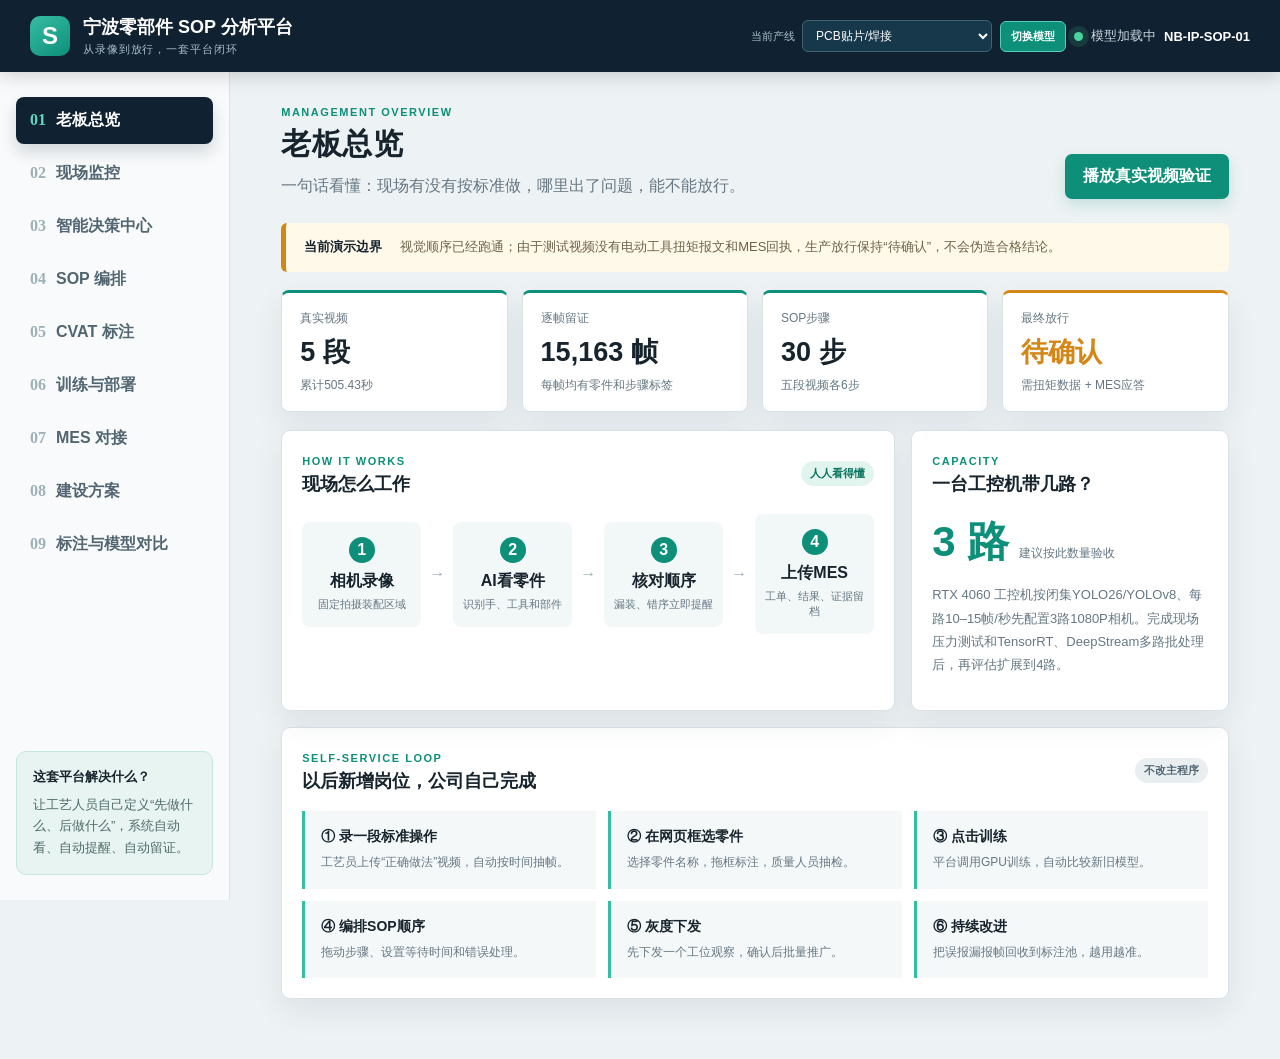
==== sop-platform/web/index.html @ 95299c6e "feat: add resilient SOP annotation and PCB model workflow" ====
<!doctype html>
<html lang="zh-CN">
<head>
  <meta charset="utf-8">
  <meta name="viewport" content="width=device-width, initial-scale=1">
  <meta name="description" content="面向汽车零部件车间的SOP自建、标注、训练、部署和MES追溯平台演示">
  <title>宁波零部件 SOP 分析平台</title>
  <link rel="stylesheet" href="styles.css">
</head>
<body>
  <header class="topbar">
    <div class="brand">
      <div class="brand-mark">S</div>
      <div><strong>宁波零部件 SOP 分析平台</strong><span>从录像到放行，一套平台闭环</span></div>
    </div>
    <div class="top-status"><label class="line-switch-label">当前产线<select id="productionLineSelect" aria-label="选择产线识别模型"><option value="pcb">PCB贴片/焊接</option><option value="automotive">汽车零部件/固定件</option><option value="molding-coating">模塑/喷涂/胶水</option></select></label><button class="line-switch-button" id="applyLineModel">切换模型</button><span class="pulse"></span><span id="lineModelStatus">模型加载中</span> <b>NB-IP-SOP-01</b></div>
  </header>

  <div class="app-shell">
    <aside class="sidebar" aria-label="主导航">
      <nav>
        <button class="nav-item active" data-view="overview"><span>01</span>老板总览</button>
        <button class="nav-item" data-view="monitor"><span>02</span>现场监控</button>
        <button class="nav-item" data-view="decision"><span>03</span>智能决策中心</button>
        <button class="nav-item" data-view="studio"><span>04</span>SOP 编排</button>
        <button class="nav-item" data-view="annotation"><span>05</span>CVAT 标注</button>
        <button class="nav-item" data-view="training"><span>06</span>训练与部署</button>
        <button class="nav-item" data-view="mes"><span>07</span>MES 对接</button>
        <button class="nav-item" data-view="roadmap"><span>08</span>建设方案</button>
        <button class="nav-item" data-view="quality"><span>09</span>标注与模型对比</button>
      </nav>
      <div class="side-note"><b>这套平台解决什么？</b><p>让工艺人员自己定义“先做什么、后做什么”，系统自动看、自动提醒、自动留证。</p></div>
    </aside>

    <main class="content">
      <section class="view active" id="view-overview">
        <div class="page-head"><div><span class="eyebrow">MANAGEMENT OVERVIEW</span><h1>老板总览</h1><p>一句话看懂：现场有没有按标准做，哪里出了问题，能不能放行。</p></div><button class="primary" data-jump="monitor">播放真实视频验证</button></div>
        <div class="notice"><strong>当前演示边界</strong><span>视觉顺序已经跑通；由于测试视频没有电动工具扭矩报文和MES回执，生产放行保持“待确认”，不会伪造合格结论。</span></div>
        <div class="kpi-grid">
          <article class="kpi"><span>真实视频</span><strong id="kpiVideos">5 段</strong><small id="kpiDuration">累计505.43秒</small></article>
          <article class="kpi"><span>逐帧留证</span><strong id="kpiFrames">15,163 帧</strong><small>每帧均有零件和步骤标签</small></article>
          <article class="kpi"><span>SOP步骤</span><strong id="kpiSteps">30 步</strong><small>五段视频各6步</small></article>
          <article class="kpi warning-kpi"><span>最终放行</span><strong>待确认</strong><small>需扭矩数据 + MES应答</small></article>
        </div>

        <div class="two-col overview-grid">
          <article class="card flow-card">
            <div class="card-title"><div><span class="eyebrow">HOW IT WORKS</span><h2>现场怎么工作</h2></div><span class="badge green">人人看得懂</span></div>
            <div class="flow">
              <div><b>1</b><strong>相机录像</strong><span>固定拍摄装配区域</span></div><i>→</i>
              <div><b>2</b><strong>AI看零件</strong><span>识别手、工具和部件</span></div><i>→</i>
              <div><b>3</b><strong>核对顺序</strong><span>漏装、错序立即提醒</span></div><i>→</i>
              <div><b>4</b><strong>上传MES</strong><span>工单、结果、证据留档</span></div>
            </div>
          </article>
          <article class="card capacity-card">
            <div class="card-title"><div><span class="eyebrow">CAPACITY</span><h2>一台工控机带几路？</h2></div></div>
            <div class="capacity-number"><strong>3 路</strong><span>建议按此数量验收</span></div>
            <p>RTX 4060 工控机按闭集YOLO26/YOLOv8、每路10–15帧/秒先配置3路1080P相机。完成现场压力测试和TensorRT、DeepStream多路批处理后，再评估扩展到4路。</p>
          </article>
        </div>

        <article class="card">
          <div class="card-title"><div><span class="eyebrow">SELF-SERVICE LOOP</span><h2>以后新增岗位，公司自己完成</h2></div><span class="badge">不改主程序</span></div>
          <div class="loop-grid">
            <div><b>① 录一段标准操作</b><p>工艺员上传“正确做法”视频，自动按时间抽帧。</p></div>
            <div><b>② 在网页框选零件</b><p>选择零件名称，拖框标注，质量人员抽检。</p></div>
            <div><b>③ 点击训练</b><p>平台调用GPU训练，自动比较新旧模型。</p></div>
            <div><b>④ 编排SOP顺序</b><p>拖动步骤、设置等待时间和错误处理。</p></div>
            <div><b>⑤ 灰度下发</b><p>先下发一个工位观察，确认后批量推广。</p></div>
            <div><b>⑥ 持续改进</b><p>把误报漏报帧回收到标注池，越用越准。</p></div>
          </div>
        </article>
      </section>

      <section class="view" id="view-monitor">
        <div class="page-head monitor-head"><div><span class="eyebrow">LIVE REVIEW</span><h1>全部视频现场监控与逐帧复核</h1><p>真实视频均可切换；新增视频使用YOLOE-26S开放词汇预标注，所有候选进入人工复核。</p></div><span class="badge green">视频链路已跑通</span></div>
        <div class="video-switcher" id="videoSwitcher"></div>
        <div class="monitor-grid">
          <article class="video-card">
            <video id="sopVideo" controls preload="metadata" src="media/仪表板SOP_YOLOv8逐帧识别演示.mp4"></video>
            <div class="video-meta"><span id="videoAlgorithm">YOLOE-26S / YOLOv8</span><span id="videoResolution">1620×720</span><span>30 FPS</span><span>H.264</span></div>
          </article>
          <aside class="step-panel">
            <div class="live-head"><span class="pulse"></span><div><b id="liveStepTitle">S01 确认仪表板骨架到位</b><small id="liveStepTime">00:00 / 01:17</small></div></div>
            <div class="progress"><i id="videoProgress"></i></div>
            <ol id="liveSteps" class="step-list"></ol>
            <div class="release-box"><span>生产放行</span><b>HOLD 待确认</b><small>还缺PSet、扭矩、角度和MES回执</small></div>
          </aside>
        </div>
        <div class="evidence-grid" id="evidenceGrid"></div>
        <article class="card live-camera-card">
          <div class="card-title">
            <div><span class="eyebrow">LIVE CAMERA / DGX SPARK</span><h2>实时相机与产线模型检测</h2></div>
            <span class="badge" id="cameraBadge">未启动</span>
          </div>
          <div class="live-camera-layout">
            <div class="live-camera-frame">
              <img id="liveCameraFeed" alt="YOLOv11实时摄像头检测画面">
              <div class="live-camera-placeholder" id="liveCameraPlaceholder">点击“启动实时检测”打开摄像头</div>
            </div>
            <aside class="live-camera-side">
              <div class="camera-model"><b id="cameraModelName">产线模型</b><span>DGX Spark · NVIDIA GB10 · CUDA 0</span></div>
              <label class="camera-select-label">显示相机<select id="cameraSelect"><option value="0">摄像头0</option><option value="1">摄像头1</option><option value="2">摄像头2</option><option value="3">摄像头3</option></select></label>
              <dl class="camera-metrics">
                <div><dt>相机</dt><dd id="cameraSource">/dev/video0</dd></div>
                <div><dt>画面</dt><dd id="cameraResolution">--</dd></div>
                <div><dt>FPS</dt><dd id="cameraFps">--</dd></div>
                <div><dt>推理</dt><dd id="cameraLatency">--</dd></div>
                <div><dt>当前目标</dt><dd id="cameraDetections">--</dd></div>
                <div><dt>保存位置</dt><dd id="cameraOutput">桌面/sop xjai</dd></div>
              </dl>
              <div class="camera-actions"><button class="primary" id="startLiveCamera">启动实时检测</button><button class="ghost" id="stopLiveCamera">停止检测</button><button class="ghost" id="snapshotLiveCamera">保存截图</button><button class="ghost" id="recordLiveCamera">开始录制</button></div>
              <p class="camera-note" id="cameraMessage">检测画面只用于现场验证，不直接替代 MES 放行。</p>
            </aside>
          </div>
        </article>
        <article class="card camera-wall-card">
          <div class="card-title"><div><span class="eyebrow">ALL CONNECTED CAMERAS</span><h2>全部摄像头实时画面</h2></div><div class="page-actions"><button class="primary" id="startAllCameras">启动全部</button><button class="ghost" id="stopAllCameras">停止全部</button></div></div>
          <p class="quality-copy">只显示实际连接的 UVC 视频源；Windows 与本机同一局域网时，打开本网页即可同时查看全部视频流。</p>
          <div class="camera-wall" id="cameraWall"><span class="device-empty">正在读取摄像头…</span></div>
        </article>
        <article class="card device-card">
          <div class="card-title"><div><span class="eyebrow">USB / NETWORK IDENTITY</span><h2>摄像头身份、串口和主机网络</h2></div><button class="ghost" id="refreshDevices">刷新设备</button></div>
          <div class="device-notice" id="deviceNetworkNote">正在读取设备信息…</div>
          <div class="device-grid"><div><h3>USB 视频设备</h3><div id="videoDeviceRows" class="device-list">读取中…</div></div><div><h3>串口控制通道</h3><div id="serialDeviceRows" class="device-list">读取中…</div></div><div><h3>采集主机网络</h3><div id="networkDeviceRows" class="device-list">读取中…</div></div></div>
          <div class="camera-capability-grid" id="cameraCapabilityRows"></div>
        </article>
      </section>

      <section class="view" id="view-decision">
        <div class="page-head"><div><span class="eyebrow">EXPLAINABLE DECISION TERMINAL</span><h1>SOP 智能分析决策中心</h1><p>把检测结果变成现场可执行决定：现在做到哪一步、风险在哪里、为什么拦截、下一步怎么处理。</p></div><span class="badge green">SOP-Decision-2026.08</span></div>
        <div class="decision-hero">
          <article class="decision-status"><span>当前决策</span><strong id="decisionRelease">HOLD</strong><p id="decisionAction">等待视频播放后生成建议</p></article>
          <article class="risk-card"><div class="risk-ring" id="riskRing"><b id="riskScore">62</b><span>风险分</span></div><div><span>风险等级</span><strong id="riskLevel">中</strong><small>缺扭矩或MES证据时，不允许自动放行</small></div></article>
          <article class="evidence-card"><span>当前证据强度</span><strong id="evidenceScore">0%</strong><div class="meter"><i id="evidenceMeter"></i></div><small>综合检测置信度、持续时间和规则一致性</small></article>
        </div>
        <div class="decision-grid">
          <article class="card"><div class="card-title"><h2>决策链路</h2><span class="badge">逐层设门</span></div><div class="decision-chain" id="decisionChain"></div><p class="footnote">大模型或智能助手可以解释和建议，但无权绕过确定性放行规则。</p></article>
          <article class="card"><div class="card-title"><h2>为什么这样判断</h2><span class="badge green" id="decisionStep">等待数据</span></div><ul class="reason-list" id="decisionReasons"><li>播放现场视频后自动更新。</li></ul></article>
          <article class="card"><div class="card-title"><h2>当前识别到什么</h2><span class="badge" id="decisionTime">00.0秒</span></div><div class="object-counts"><div><b id="countRegions">0</b><span>零件区域</span></div><div><b id="countDynamic">0</b><span>手/工具</span></div><div><b id="countFastener">0</b><span>紧固点候选</span></div></div><p class="truth-notice" id="truthNotice">紧固点候选必须人工复核。</p></article>
        </div>
        <article class="card review-card"><div><h2>人机协同处置</h2><p>系统给出证据、风险和建议；工艺/质量人员确认候选框、异常原因和是否允许返工。</p></div><div class="review-actions"><button class="ghost decision-review" data-result="误报">标记误报</button><button class="ghost decision-review" data-result="需要返工">需要返工</button><button class="primary decision-review" data-result="人工确认">人工确认并留痕</button></div></article>
        <div class="toast" id="decisionToast"></div>
      </section>

      <section class="view" id="view-studio">
        <div class="page-head"><div><span class="eyebrow">SOP STUDIO</span><h1>SOP 编排工作台</h1><p>工艺人员调整步骤顺序、名称和时间，保存后自动形成新版本。</p></div><button class="primary" id="saveRecipe">保存为新版本</button></div>
        <div class="studio-layout">
          <article class="card"><div class="card-title"><h2>仪表板装配 V1</h2><span class="badge green">草案</span></div><div id="stepEditor" class="step-editor"></div><button class="ghost" id="addStep">＋ 添加步骤</button></article>
          <aside class="card guard-card"><h2>放行条件</h2><label><input type="checkbox" checked> 所有视觉步骤按序完成</label><label><input type="checkbox" checked> 拧紧控制器扭矩合格</label><label><input type="checkbox" checked> MES返回接收成功</label><hr><h2>异常怎么办</h2><p><b>错序：</b>屏幕红色提示并语音提醒，不进入下一步。</p><p><b>漏装：</b>工位保持锁定，班组长确认后处理。</p><p><b>断网：</b>本机缓存事件，网络恢复后补传MES。</p></aside>
        </div>
        <div class="toast" id="studioToast"></div>
      </section>

      <section class="view" id="view-annotation">
        <div class="page-head"><div><span class="eyebrow">CVAT ANNOTATION HUB</span><h1>数据标注与一键导出</h1><p>按区域保存关键帧，通过插值生成中间候选，无需逐帧重复画框。</p></div><div class="page-actions"><a class="ghost" id="openCvat" href="http://127.0.0.1:8081/tasks" target="_blank" rel="noreferrer">打开 CVAT</a><button class="ghost" id="saveAnnotation">保存当前区域</button><button class="primary" id="saveAnnotationProgress">保存全部进度</button></div></div>
        <div class="annotation-workflow" aria-label="标注操作步骤"><div><b>1</b><span>选择视频</span></div><i>→</i><div><b>2</b><span>拖鼠标画框</span></div><i>→</i><div><b>3</b><span>保存并留截图</span></div><i>→</i><div><b>4</b><span>质量员确认</span></div><i>→</i><div><b>5</b><span>下载完整数据包</span></div></div>
        <article class="card export-center"><div><span class="eyebrow">LOCAL EXPORT</span><h2>标注数据一键保存到电脑</h2><p>CSV/JSON 保存框坐标；完整 ZIP 同时包含坐标、审核记录、标注截图、网页代理视频和本地数据集，4K原片由离线交付目录单独保存。</p></div><div class="export-actions"><a class="ghost" href="/api/annotations/export?status=human_confirmed&format=csv" download>下载坐标 CSV</a><a class="ghost" href="/api/annotations/export?status=human_confirmed" download>下载坐标 JSON</a><a class="primary" href="/api/annotations/package?status=human_confirmed" download>一键下载完整 ZIP</a></div></article>
        <article class="card cvat-handoff-card"><div class="card-title"><div><span class="eyebrow">CVAT HANDOFF</span><h2>一键创建标注任务</h2></div><span class="badge" id="cvatStatus">正在检查 CVAT</span></div><div class="cvat-handoff-grid"><label>任务名称<input id="cvatTaskName" value="宁波模塑-汽车零部件与螺丝-待复核"></label><label>产线数据集<select id="cvatDatasetSelect"><option value="automotive-fasteners">汽车零部件、固定件和螺丝</option></select></label><button class="primary" id="createCvatTask">创建 CVAT 任务</button></div><p class="quality-copy" id="cvatMessage">CVAT 默认地址为 http://127.0.0.1:8081；正式环境请将 CVAT 部署在 DGX/厂内服务器并设置 CVAT_URL。</p></article>
        <div class="annotation-controls card">
          <label>视频<select id="annotVideoSelect"></select></label>
          <div class="frame-controls"><button class="ghost icon-button" id="prevFrame" title="上一帧" aria-label="上一帧">←</button><button class="ghost icon-button" id="nextFrame" title="下一帧" aria-label="下一帧">→</button></div>
          <label>数据来源<select id="annotSourceFilter"><option value="all">当前帧 + 人工标注</option><option value="prelabel">检测预标注</option><option value="candidate">小目标候选</option><option value="manual">人工标注</option></select></label>
          <label>审核状态<select id="annotStatusFilter"><option value="all">全部状态</option><option value="pending">待复核</option><option value="human_confirmed">人工确认</option><option value="needs_correction">需要修正</option><option value="rejected">已驳回</option></select></label>
          <button class="ghost" id="refreshAnnotations">刷新数据</button>
        </div>
        <div class="annotation-save-state" id="annotationSaveState"><span class="save-dot"></span><b id="annotationSaveLabel">所有修改已保存</b><span id="annotationLastSaved">尚无任务级保存点</span><span id="annotationDatabaseState">SQLite 检查中</span></div>
        <div class="annotation-layout">
          <article class="annot-stage"><div class="canvas-wrap"><video id="annotVideo" controls preload="metadata" src="media/原始测试视频_de02.mp4"></video><canvas id="annotCanvas"></canvas></div><div class="annot-toolbar"><label>区域<select id="annotRegion"><option>PCB治具区</option><option>左侧PCB区</option><option>中间PCB区</option><option>右侧PCB区</option><option>左料盒区</option><option>中料盒区</option><option>右料盒区</option><option>人员操作区</option><option>NG复核区</option></select></label><label>标签<select id="annotLabel"><option>PCB板</option><option>治具</option><option>连接器/插件</option><option>芯片</option><option>电容</option><option>电阻</option><option>二极管</option><option>操作人员手部</option><option>取料动作</option><option>对位动作</option><option>插装动作</option><option>按压动作</option><option>复检动作</option><option>异常零件</option></select></label><label>轨迹<input id="annotTrack" placeholder="自动生成"></label><label>框颜色<input id="annotColor" type="color" value="#39e2bc" title="人工标注框颜色"></label><button class="ghost" id="interpolateAnnotation" disabled>插值到当前关键帧</button><button class="ghost" id="clearBox">清除框</button><span id="boxStatus">请在视频上拖动鼠标框选</span><b id="annotFrameTime">00:00.000</b></div></article>
          <aside class="card annotation-side"><h2>六视频标注池</h2><div class="mini-kpis"><div><b id="prelabelCount">--</b><span>检测预标注</span></div><div><b id="candidateCount">--</b><span>小目标候选</span></div><div><b id="manualCount">--</b><span>人工标注</span></div></div><h3>数据进入训练集前</h3><ol><li>在 CVAT 中确认 ROI、目标框、Mask 或 Tracking</li><li>质量员逐项确认、驳回或退回修正</li><li>只导出人工确认且抽检通过的版本</li></ol><div class="tip" id="annotationTruth">预标注和小目标候选仅用于提高人工标注效率，人工确认前不属于生产真值。</div></aside>
        </div>
        <article class="card annotation-queue"><div class="card-title"><div><span class="eyebrow">REVIEW QUEUE</span><h2>当前帧候选与已保存标注</h2></div><span class="badge" id="annotationResultCount">加载中</span></div><div class="annotation-table-wrap"><table class="annotation-table"><thead><tr><th>时间/帧</th><th>区域/标签</th><th>来源</th><th>置信度</th><th>状态</th><th>操作</th></tr></thead><tbody id="annotationRows"><tr><td colspan="6">正在读取标注数据…</td></tr></tbody></table></div></article>
        <div class="toast" id="annotationToast"></div>
      </section>

      <section class="view" id="view-training">
        <div class="page-head"><div><span class="eyebrow">MODEL FACTORY</span><h1>训练、验收与下发</h1><p>平台帮工艺和质量人员把复杂算法变成“选数据、点训练、看结果、批准下发”。当前产线：<strong id="trainingLineName">加载中</strong></p></div></div>
        <article class="card training-console"><div class="card-title"><div><span class="eyebrow">ONE-CLICK VALIDATION</span><h2>选模型，一键训练、推理、验证</h2></div><span class="badge" id="trainingCatalogStatus">读取算法目录</span></div><div class="training-console-grid"><label>选择算法<select id="trainingAlgorithm"></select></label><label>选择数据集<select id="trainingDataset"></select></label><label>运行设备<select id="trainingDevice"><option>GPU 0 / RTX 4060</option><option>DGX Spark / CUDA</option><option>CPU（仅流程演示）</option></select></label><button class="primary" id="oneClickTraining">开始训练并验证</button></div><div class="algorithm-choice" id="algorithmChoice"><b>选择算法后显示用途</b><span>系统会保留模型路径、适用场景和验收注意事项。</span></div><div class="training-progress" id="trainingProgress">等待选择算法和数据集</div><p class="quality-copy">未锁定人工冻结真值集前，图表显示为“基线验证”，不会冒充量产精度。</p></article>
        <section class="model-selector" aria-labelledby="pcbModelSelectorTitle"><div class="card-title"><div><span class="eyebrow">PCB MODEL CANDIDATES</span><h2 id="pcbModelSelectorTitle">客户模型选择与统一精度对比</h2></div><span class="badge" id="pcbModelRegistryStatus">读取候选模型</span></div><div class="model-table-wrap"><table class="model-table"><thead><tr><th>模型</th><th>训练数据</th><th>轮次</th><th>Precision</th><th>Recall</th><th>mAP50</th><th>mAP50-95</th><th>状态</th><th>选择</th></tr></thead><tbody id="pcbModelRows"><tr><td colspan="9">正在读取训练结果…</td></tr></tbody></table></div><div class="model-curves" id="pcbModelCurves"></div><p class="quality-copy" id="pcbModelTruth">只有权重和验证报告均存在的模型可以选择；人工冻结测试集验收前保持 HOLD。</p></section>
        <article class="card line-profile"><div class="card-title"><div><span class="eyebrow">LINE MODEL BUNDLE</span><h2 id="lineProfileTitle">产线模型组合</h2></div><span class="badge" id="lineProfileStatus">待加载</span></div><div class="line-profile-grid"><div><b>模型组合</b><span id="lineProfileModels">--</span></div><div><b>输入设备</b><span id="lineProfileInputs">--</span></div><div><b>检测与防错</b><span id="lineProfileChecks">--</span></div><div><b>迁移学习</b><span id="lineProfileTransfer">--</span></div></div></article>
        <article class="card spark-card"><div class="card-title"><div><span class="eyebrow">DGX SPARK MODEL HUB</span><h2>视觉SOP模型仓库与推理节点</h2></div><span class="badge" id="sparkStatusBadge">检查中</span></div><div class="spark-kpis"><div><b id="sparkGpu">--</b><span>GPU</span></div><div><b id="sparkModelCount">--</b><span>已登记模型</span></div><div><b id="sparkBatch">--</b><span>训练 batch</span></div><div><b id="sparkInference">--</b><span>推理服务</span></div></div><p class="quality-copy" id="sparkPolicy">读取Spark部署策略…</p><div class="spark-actions"><button class="primary" id="syncSparkModels">同步模型到 Spark</button><button class="ghost" id="refreshSparkStatus">刷新状态</button><span id="sparkStore">--</span></div></article>
        <div class="train-pipeline">
          <article class="card action-card"><span>01</span><h2>数据集</h2><strong>三条产线数据目录</strong><p>PCB元器件、汽车固定件/螺丝、涂料缺陷分别管理，外部来源可追溯</p><div class="action-buttons"><button class="ghost" id="viewDatasetCatalog">查看数据</button><a class="ghost" id="downloadDatasetCsv" href="/api/datasets/export.csv" download>下载 CSV</a></div></article>
          <article class="card action-card"><span>02</span><h2>GPU训练</h2><strong id="selectedAlgorithmLabel">YOLO26N 小目标学生模型</strong><p>可切换 YOLO、RT-DETR、D-FINE、Anomalib，需人工真值再验收</p><button class="primary" id="startTraining">登记复核后训练</button></article>
          <article class="card action-card"><span>03</span><h2>业务验收</h2><strong>不只看mAP</strong><p>重点看漏装拦截率、错序拦截率、误报率</p><button class="ghost">查看验收门槛</button></article>
          <article class="card action-card"><span>04</span><h2>灰度下发</h2><strong>先1个工位</strong><p>可回滚，确认稳定后再批量下发</p><button class="primary" id="deployModel">生成灰度下发单</button></article>
        </div>
        <article class="card acceptance"><div class="card-title"><h2>建议验收指标</h2><span class="badge">由质量部门最终确认</span></div><div class="accept-grid"><div><b>≥ 98%</b><span>关键漏装拦截率</span></div><div><b>≥ 99%</b><span>错序拦截率</span></div><div><b>≤ 2%</b><span>每百件误报率</span></div><div><b>≤ 300ms</b><span>现场反馈延迟</span></div></div><p class="footnote">当前视频仅验证系统流程，不具备正式量产精度统计条件；量产指标必须使用现场冻结测试集测得。</p></article>
        <section class="training-results" id="trainingResults" hidden><div class="card-title"><div><span class="eyebrow">VALIDATION OUTPUT</span><h2>训练与模型性能输出</h2></div><span class="badge" id="trainingResultStatus">基线验证</span></div><div class="result-summary" id="trainingResultSummary"></div><div class="training-stage-track" id="trainingStageTrack"></div><div class="training-chart-grid" id="trainingCharts"></div></section>
        <section class="dataset-catalog-section" id="datasetCatalogSection"><div class="card-title"><div><span class="eyebrow">DATASET REGISTRY</span><h2>当前产线数据集与来源</h2></div><span class="badge" id="datasetCatalogCount">加载中</span></div><div class="dataset-catalog-grid" id="datasetCatalogGrid"></div></section>
        <div class="toast" id="trainingToast"></div>
      </section>

      <section class="view" id="view-mes">
        <div class="page-head"><div><span class="eyebrow">MES CONNECTOR</span><h1>MES 对接与追溯</h1><p>每件产品形成一条可查询记录：谁、何时、在哪个工位、做了哪些步骤、结果如何、证据在哪。</p></div><button class="primary" id="testMes">发送一条模拟结果</button></div>
        <div class="mes-layout">
          <article class="card"><h2>上传给MES的内容</h2><table><tbody><tr><th>产品</th><td>工单号、产品SN、车型/配置</td></tr><tr><th>工位</th><td>产线、工位、班次、操作员</td></tr><tr><th>SOP</th><td>配方版本、步骤结果、开始/结束时间</td></tr><tr><th>质量</th><td>漏装/错序告警、扭矩、角度、最终判定</td></tr><tr><th>证据</th><td>关键帧、短视频、模型版本、事件编号</td></tr></tbody></table></article>
          <article class="card payload-card"><h2>一条结果长什么样</h2><pre>{
  "product_sn": "NB202608160001",
  "station_id": "NB-IP-SOP-01",
  "recipe": "IP-ASSEMBLY-V1",
  "visual_sequence": "PASS",
  "torque_result": "WAITING",
  "final_result": "HOLD",
  "evidence_video": "...mp4"
}</pre><div id="mesResult" class="api-result">尚未发送</div></article>
        </div>
      </section>

      <section class="view" id="view-roadmap">
        <div class="page-head"><div><span class="eyebrow">DELIVERY ROADMAP</span><h1>怎么把SOP平台真正落地</h1><p>先做一个工位闭环，再复制到更多岗位；先证明能拦住错误，再谈规模化。</p></div></div>
        <div class="roadmap">
          <article><b>第1阶段 · 2周</b><h2>样板工位</h2><p>固定相机和补光，确认6–12个关键步骤，接入一把电动工具，跑通实时告警和证据留存。</p><span>输出：可演示闭环</span></article>
          <article><b>第2阶段 · 4–6周</b><h2>模型与MES</h2><p>采集正常/异常数据，完成标注、训练、冻结测试集验收，对接MES测试环境。</p><span>输出：可验收试生产</span></article>
          <article><b>第3阶段 · 2–4周</b><h2>试运行与复制</h2><p>连续运行、统计误报漏报、优化节拍，培训工艺和质量人员自己维护新岗位。</p><span>输出：可复制的平台</span></article>
        </div>
        <div class="two-col">
          <article class="card"><h2>每个工位建议配置</h2><ul class="check-list"><li>1–3台固定工业相机：大总成建议俯视+侧视+补位视角</li><li>稳定无频闪补光，治具和相机位置不可随意移动</li><li>一台带RTX 4060或更高显卡的工控机，先按3路相机验收</li><li>与电动工具控制器连接，读取PSet、扭矩、角度</li><li>与MES联调工单下发、结果上传、离线补传</li></ul></article>
          <article class="card"><h2>管理上需要谁参与</h2><ul class="owner-list"><li><b>工艺：</b>定义正确顺序、孔位和异常处理</li><li><b>质量：</b>定义验收门槛、抽检标注和签字放行</li><li><b>生产：</b>安排样板工位和现场试运行</li><li><b>IT/MES：</b>提供接口、网络、账号和服务器</li><li><b>乙方：</b>平台、模型、部署、培训和质保</li></ul></article>
        </div>
        <article class="card final-message"><span>给老板的汇报口径</span><blockquote>“我们不是只买一个识别模型，而是建设一套公司可以自己维护的SOP分析平台。先用仪表板样板工位跑通录像、识别、顺序防错、现场告警和MES追溯；稳定后由工艺人员在平台上新增岗位、标注数据、训练模型并灰度下发。”</blockquote></article>
      </section>

      <section class="view" id="view-quality">
        <div class="page-head"><div><span class="eyebrow">DATA QUALITY / MODEL BENCHMARK</span><h1>标注、数据质量与模型对比</h1><p>视频标注、数据集复核、模型性能和部署选择集中在一个工作页。</p></div><span class="badge green">中文报告已生成</span></div>
        <div class="quality-toolbar card">
          <div><b>CVAT 工业标注</b><span id="labelStudioStatus">正在检查服务地址…</span></div>
          <a class="primary" id="labelStudioLink" href="http://127.0.0.1:8081/tasks" target="_blank" rel="noreferrer">打开 CVAT</a>
        </div>
        <div class="quality-grid">
          <article class="card"><div class="card-title"><div><span class="eyebrow">ANNOTATION HANDOFF</span><h2>CVAT 任务与三条产线数据</h2></div><span class="badge">框 / Mask / Tracking</span></div><p class="quality-copy">CVAT 负责正式标注，平台负责三条产线的标签目录、来源链接、预标注复核和训练流水线。PCB 元器件、汽车固定件/螺丝、涂料缺陷的外部数据源均保留许可证核验备注。</p><div class="integration-links"><a class="ghost" id="labelStudioVideoLink" href="http://127.0.0.1:8081/tasks" target="_blank" rel="noreferrer">CVAT 任务列表</a><a class="ghost" href="https://github.com/ismh16/PCBA-Dataset" target="_blank" rel="noreferrer">PCB 数据集来源</a><a class="ghost" href="https://www.mvtec.com/company/research/datasets/mvtec-ad" target="_blank" rel="noreferrer">MVTec AD 来源</a></div><div class="tip">正式生产数据应把 CVAT 部署在 DGX 或厂内服务器，浏览器只访问内网地址；复制外部图片前先复核数据集许可。</div></article>
          <article class="card"><div class="card-title"><div><span class="eyebrow">BENCHMARK</span><h2>工业模型性能对比</h2></div><span class="badge green" id="benchmarkStatus">加载中</span></div><div class="benchmark-kpis"><div><b id="benchmarkBestFps">--</b><span>最高吞吐</span></div><div><b id="benchmarkBestLatency">--</b><span>最低延迟</span></div><div><b id="benchmarkImages">--</b><span>验证图片</span></div></div><p class="quality-copy" id="benchmarkTruth">当前指标加载中。</p></article>
        </div>
        <div class="benchmark-chart-grid" id="benchmarkCharts"></div>
        <article class="card dataset-gallery-card"><div class="card-title"><div><span class="eyebrow">OPEN DATA PREVIEW</span><h2>PCB 电子元器件素材预览</h2></div><span class="badge">来源可追溯</span></div><div class="dataset-gallery"><figure><img loading="lazy" decoding="async" src="assets/datasets/pcb/pcb-board.jpg" alt="公开 PCB 电路板素材"><figcaption>Electronic Printed Circuit Board · Wikimedia Commons</figcaption></figure><figure><img loading="lazy" decoding="async" src="assets/datasets/pcb/pcb-board-2.jpg" alt="公开印制电路板素材"><figcaption>Printed Circuit Board 2 · Wikimedia Commons</figcaption></figure><figure><img loading="lazy" decoding="async" src="assets/datasets/pcb/pcb-mixer.jpg" alt="公开混音电路板素材"><figcaption>Aurora mixer board · Wikimedia Commons</figcaption></figure><figure><img loading="lazy" decoding="async" src="assets/datasets/pcb/pcb-mainboard.jpg" alt="公开主板素材"><figcaption>Medion main PCB · Wikimedia Commons</figcaption></figure></div><p class="quality-copy">这些是用于页面预览和素材索引的公开图片，不等同于已标注训练集。进入商业训练前仍需保留原始来源、作者和许可证记录，并在 CVAT 中重新按本项目标签体系标注。</p></article>
        <article class="card algorithm-card">
          <div class="card-title"><div><span class="eyebrow">THREE-MODEL SELECTION</span><h2>三算法工业部署选型</h2></div><span class="badge" id="algorithmStatus">加载中</span></div>
          <p class="quality-copy" id="algorithmRecommendation">正在读取选型建议。</p>
          <div class="algorithm-table-wrap"><table class="algorithm-table"><thead><tr><th>模型</th><th>架构/定位</th><th>本项目证据</th><th>主要风险</th><th>建议</th></tr></thead><tbody id="algorithmRows"><tr><td colspan="5">正在加载三算法对比…</td></tr></tbody></table></div>
          <div class="tip" id="algorithmTruth">未完成同数据、同硬件验收前，不替换量产模型。</div>
        </article>
        <article class="card ipc-card">
          <div class="card-title"><div><span class="eyebrow">IPC / STATION AGENT</span><h2>工控机软件与设备统一管理</h2></div><span class="badge" id="ipcSummary">检查中</span></div>
          <div class="ipc-architecture"><div><b>设备侧 LAN</b><span>相机 · 扫码枪 · 打印机 · USB485 · PLC/电批</span></div><i>→</i><div><b>IPC Station Agent</b><span>Camera Service · Adapter · SOP FSM · SQLite队列 · HMI</span></div><i>→</i><div><b>AI / MES LAN</b><span>DGX FastAPI/Triton · MES/工厂服务器 · 审计回传</span></div></div>
          <div class="software-table-wrap"><table class="software-table"><thead><tr><th>软件/组件</th><th>用途</th><th>状态</th><th>地址/说明</th></tr></thead><tbody id="softwareStatusRows"><tr><td colspan="4">正在检查 DGX/IPC 软件环境…</td></tr></tbody></table></div>
        </article>
      </section>
    </main>
  </div>
  <script src="app.js"></script>
</body>
</html>
---- sop-platform/web/styles.css ----
:root{--navy:#102231;--navy2:#17384a;--ink:#17242d;--muted:#657783;--line:#d9e2e7;--bg:#edf2f4;--card:#fff;--teal:#0d8f79;--teal2:#37bda3;--amber:#d48716;--red:#c94842;--blue:#297ba5;--shadow:0 12px 30px rgba(27,54,69,.08)}
*{box-sizing:border-box}html{scroll-behavior:smooth}body{margin:0;background:var(--bg);color:var(--ink);font-family:"Microsoft YaHei","PingFang SC",Arial,sans-serif}button,input,select{font:inherit}button{cursor:pointer}.topbar{height:72px;background:var(--navy);color:#fff;display:flex;align-items:center;justify-content:space-between;padding:0 30px;position:sticky;top:0;z-index:20;box-shadow:0 4px 18px rgba(0,0,0,.16)}.brand{display:flex;align-items:center;gap:13px}.brand-mark{width:40px;height:40px;border-radius:10px;background:linear-gradient(145deg,var(--teal2),var(--teal));display:grid;place-items:center;font-size:24px;font-weight:800}.brand strong{display:block;font-size:18px}.brand span{display:block;font-size:11px;color:#a9beca;margin-top:3px;letter-spacing:.08em}.top-status{font-size:13px;color:#c9d8df;display:flex;align-items:center;gap:8px}.top-status b{color:#fff}.pulse{width:9px;height:9px;background:#4ad39c;border-radius:50%;box-shadow:0 0 0 6px rgba(74,211,156,.13);display:inline-block}.app-shell{display:grid;grid-template-columns:230px minmax(0,1fr);min-height:calc(100vh - 72px)}.sidebar{background:#f8fafb;border-right:1px solid var(--line);padding:25px 16px;position:sticky;top:72px;height:calc(100vh - 72px);display:flex;flex-direction:column;justify-content:space-between}.sidebar nav{display:grid;gap:6px}.nav-item{border:0;background:transparent;text-align:left;padding:13px 14px;border-radius:8px;color:#526671;font-weight:600}.nav-item span{font-family:Georgia,serif;color:#9eb0b9;margin-right:10px}.nav-item:hover{background:#eaf2f2}.nav-item.active{background:var(--navy);color:#fff;box-shadow:0 8px 16px rgba(16,34,49,.16)}.nav-item.active span{color:#61d7bd}.side-note{background:#e7f4f1;border:1px solid #c6e7df;padding:16px;border-radius:10px;font-size:13px}.side-note p{margin:8px 0 0;line-height:1.65;color:#4f6b69}.content{padding:30px clamp(24px,4vw,56px) 60px;min-width:0}.view{display:none;animation:fade .22s ease}.view.active{display:block}@keyframes fade{from{opacity:.35;transform:translateY(3px)}to{opacity:1;transform:none}}.page-head{display:flex;justify-content:space-between;align-items:flex-end;gap:20px;margin-bottom:24px}.page-head h1{font-size:30px;letter-spacing:.02em;margin:4px 0 8px}.page-head p{margin:0;color:var(--muted);line-height:1.65}.eyebrow{color:var(--teal);font-size:11px;letter-spacing:.14em;font-weight:800}.primary,.ghost{border-radius:7px;padding:11px 17px;font-weight:700;border:1px solid transparent}.primary{background:var(--teal);color:white;box-shadow:0 6px 14px rgba(13,143,121,.18)}.primary:hover{background:#0a7766}.ghost{background:#fff;border-color:var(--line);color:var(--ink)}.ghost:hover{border-color:#92aaa9}.notice{display:flex;gap:18px;background:#fff9e9;border-left:5px solid var(--amber);padding:14px 18px;border-radius:6px;margin-bottom:18px;font-size:13px;line-height:1.6}.notice strong{white-space:nowrap}.notice span{color:#6c6249}.kpi-grid{display:grid;grid-template-columns:repeat(4,1fr);gap:14px;margin-bottom:18px}.kpi{background:var(--card);border:1px solid var(--line);border-top:3px solid var(--teal);padding:17px 18px;box-shadow:var(--shadow);border-radius:8px}.kpi>span,.kpi small{display:block;color:var(--muted);font-size:12px}.kpi strong{font-size:27px;display:block;margin:7px 0}.warning-kpi{border-top-color:var(--amber)}.warning-kpi strong{color:var(--amber)}.card{background:var(--card);border:1px solid var(--line);border-radius:9px;box-shadow:var(--shadow);padding:20px}.card h2{font-size:18px;margin:0 0 14px}.card-title{display:flex;align-items:center;justify-content:space-between;gap:15px;margin-bottom:18px}.card-title h2{margin:3px 0 0}.badge{display:inline-flex;padding:5px 9px;border-radius:99px;background:#e9eef1;color:#526671;font-size:11px;font-weight:700}.badge.green{background:#e1f5ee;color:#08735f}.two-col{display:grid;grid-template-columns:1fr 1fr;gap:16px;margin:16px 0}.overview-grid{grid-template-columns:1.45fr .75fr}.flow{display:grid;grid-template-columns:1fr auto 1fr auto 1fr auto 1fr;align-items:center;gap:8px}.flow>div{text-align:center;background:#f2f7f7;padding:15px 8px;border-radius:8px;min-height:105px}.flow b{margin:auto auto 8px;width:26px;height:26px;border-radius:50%;background:var(--teal);color:white;display:grid;place-items:center}.flow strong,.flow span{display:block}.flow span{font-size:11px;color:var(--muted);margin-top:5px}.flow i{font-style:normal;color:#9bb0b7}.capacity-number{display:flex;align-items:flex-end;gap:10px;margin:8px 0}.capacity-number strong{font-size:42px;color:var(--teal)}.capacity-number span{font-size:12px;color:var(--muted);padding-bottom:8px}.capacity-card p{font-size:13px;color:var(--muted);line-height:1.8}.loop-grid{display:grid;grid-template-columns:repeat(3,1fr);gap:12px}.loop-grid>div{padding:16px;background:#f5f8f9;border-left:3px solid var(--teal2)}.loop-grid b{font-size:14px}.loop-grid p{font-size:12px;color:var(--muted);line-height:1.65;margin:7px 0 0}.monitor-grid{display:grid;grid-template-columns:minmax(0,1.7fr) 340px;gap:16px}.video-card{background:#0a131b;border-radius:10px;overflow:hidden;box-shadow:var(--shadow)}.video-card video{display:block;width:100%;aspect-ratio:16/9;background:#071018}.video-meta{display:flex;gap:16px;padding:10px 14px;color:#9db0bb;font-size:11px}.step-panel{background:#fff;border:1px solid var(--line);border-radius:9px;padding:18px}.live-head{display:flex;align-items:center;gap:12px}.live-head b,.live-head small{display:block}.live-head small{color:var(--muted);margin-top:4px}.progress{height:5px;background:#e5ebed;border-radius:9px;margin:16px 0;overflow:hidden}.progress i{height:100%;width:0;background:var(--teal);display:block}.step-list{list-style:none;padding:0;margin:0;display:grid;gap:8px}.step-list li{padding:9px 10px;border-left:3px solid #d6e0e4;background:#f6f8f9;font-size:12px;color:#657783}.step-list li.active{border-color:var(--amber);background:#fff7e9;color:#785410;font-weight:700}.step-list li.done{border-color:var(--teal);color:#0a6d5d}.release-box{margin-top:15px;background:#fff2e6;padding:13px;border-radius:7px;border:1px solid #f0d6b8}.release-box span,.release-box b,.release-box small{display:block}.release-box span,.release-box small{font-size:11px;color:#8c6540}.release-box b{color:#a85d16;margin:4px 0}.evidence-grid{display:grid;grid-template-columns:repeat(6,1fr);gap:10px;margin-top:15px}.evidence-grid button{border:1px solid var(--line);background:white;border-radius:7px;padding:0;overflow:hidden;text-align:left}.evidence-grid img{width:100%;display:block;aspect-ratio:16/9;object-fit:cover}.evidence-grid span{font-size:11px;padding:8px;display:block}.studio-layout{display:grid;grid-template-columns:minmax(0,1.6fr) 330px;gap:16px}.step-editor{display:grid;gap:8px}.edit-step{display:grid;grid-template-columns:54px minmax(180px,1fr) 90px 68px;gap:8px;align-items:center;background:#f5f8f9;border:1px solid #e1e8eb;padding:10px;border-radius:7px}.edit-step b{color:var(--teal)}.edit-step input{width:100%;border:1px solid var(--line);border-radius:5px;padding:8px;background:white}.step-actions{display:flex;gap:4px}.step-actions button{border:1px solid var(--line);background:white;border-radius:4px;width:28px;height:28px}.guard-card label{display:block;margin:13px 0;font-size:13px}.guard-card input{accent-color:var(--teal)}.guard-card hr{border:0;border-top:1px solid var(--line);margin:20px 0}.guard-card p{font-size:12px;color:var(--muted);line-height:1.7}.toast{display:none;margin-top:12px;padding:12px 15px;background:#e6f5f0;color:#08705d;border-radius:6px;font-size:13px}.toast.show{display:block}.annotation-layout{display:grid;grid-template-columns:minmax(0,1.7fr) 330px;gap:16px}.annot-stage{background:#0b151d;border-radius:9px;padding:14px}.canvas-wrap{position:relative;line-height:0}.canvas-wrap video{width:100%;max-height:66vh;background:#000}.canvas-wrap canvas{position:absolute;inset:0;width:100%;height:100%;cursor:crosshair}.annot-toolbar{background:#152631;color:#d8e3e8;display:flex;align-items:center;gap:10px;padding:11px;line-height:normal;font-size:12px}.annot-toolbar select{margin-left:8px;padding:7px;border-radius:5px}.annot-toolbar span{color:#8fa5af}.mini-kpis{display:grid;grid-template-columns:repeat(3,1fr);gap:8px}.mini-kpis div{background:#f1f6f6;padding:12px;text-align:center;border-radius:6px}.mini-kpis b,.mini-kpis span{display:block}.mini-kpis b{font-size:20px;color:var(--teal)}.mini-kpis span{font-size:10px;color:var(--muted)}.annotation-side h3{font-size:14px;margin-top:20px}.annotation-side ol{padding-left:20px;color:var(--muted);font-size:12px;line-height:1.8}.tip{background:#fff6e6;border-left:3px solid var(--amber);padding:12px;font-size:11px;line-height:1.7;color:#775d32}.train-pipeline{display:grid;grid-template-columns:repeat(4,1fr);gap:14px}.action-card>span{font:700 28px Georgia;color:#b9c9cf}.action-card strong{display:block}.action-card p{font-size:12px;line-height:1.6;color:var(--muted);min-height:39px}.acceptance{margin-top:16px}.accept-grid{display:grid;grid-template-columns:repeat(4,1fr);gap:12px}.accept-grid div{background:#f1f6f6;padding:15px;text-align:center}.accept-grid b,.accept-grid span{display:block}.accept-grid b{font-size:23px;color:var(--teal)}.accept-grid span{font-size:11px;color:var(--muted);margin-top:5px}.footnote{font-size:11px;color:var(--muted);margin:14px 0 0}.mes-layout{display:grid;grid-template-columns:1fr 1fr;gap:16px}.mes-layout table{width:100%;border-collapse:collapse}.mes-layout th,.mes-layout td{padding:12px;border-bottom:1px solid var(--line);text-align:left;font-size:13px}.mes-layout th{color:var(--teal);width:80px}.payload-card pre{background:#102231;color:#bce7db;padding:16px;border-radius:6px;overflow:auto;font:12px/1.65 Consolas,monospace}.api-result{padding:12px;background:#eef2f3;border-radius:5px;font-size:12px;color:var(--muted)}.roadmap{display:grid;grid-template-columns:repeat(3,1fr);gap:14px;margin-bottom:16px}.roadmap article{background:white;border-top:4px solid var(--teal);padding:20px;border-radius:8px;box-shadow:var(--shadow)}.roadmap b{font-size:12px;color:var(--teal)}.roadmap h2{margin:8px 0;font-size:21px}.roadmap p{color:var(--muted);font-size:13px;line-height:1.7;min-height:88px}.roadmap span{font-size:11px;background:#e5f3ef;color:#08715f;padding:5px 8px;border-radius:99px}.check-list,.owner-list{padding-left:20px;font-size:13px;line-height:1.9;color:var(--muted)}.final-message{border-left:5px solid var(--teal)}.final-message>span{font-size:12px;color:var(--teal);font-weight:800}.final-message blockquote{margin:10px 0 0;font:20px/1.75 "KaiTi","STKaiti",serif;color:#223944}.api-result.ok{background:#e5f5ee;color:#08725d}.api-result.warn{background:#fff2e3;color:#985d19}
@media(max-width:1100px){.app-shell{grid-template-columns:190px minmax(0,1fr)}.monitor-grid,.studio-layout,.annotation-layout{grid-template-columns:1fr}.evidence-grid{grid-template-columns:repeat(3,1fr)}.train-pipeline{grid-template-columns:1fr 1fr}.kpi-grid{grid-template-columns:1fr 1fr}.overview-grid{grid-template-columns:1fr}.flow{grid-template-columns:1fr 1fr}.flow i{display:none}}
@media(max-width:760px){.topbar{padding:0 16px}.top-status{display:none}.app-shell{display:block}.sidebar{position:static;height:auto;padding:10px;overflow-x:auto}.sidebar nav{display:flex;min-width:max-content}.nav-item{white-space:nowrap}.side-note{display:none}.content{padding:22px 14px}.page-head{align-items:flex-start;flex-direction:column}.page-head h1{font-size:25px}.kpi-grid,.two-col,.loop-grid,.train-pipeline,.accept-grid,.mes-layout,.roadmap{grid-template-columns:1fr}.flow{grid-template-columns:1fr 1fr}.evidence-grid{grid-template-columns:1fr 1fr}.edit-step{grid-template-columns:44px 1fr}.edit-step input[type=number],.step-actions{grid-column:2}.brand span{display:none}}
.video-switcher{display:flex;gap:8px;flex-wrap:wrap;margin:-8px 0 16px}.video-switcher button{border:1px solid var(--line);background:#fff;color:#526671;padding:9px 13px;border-radius:7px;font-size:12px;font-weight:700}.video-switcher button.active{background:var(--navy);border-color:var(--navy);color:#fff}
.decision-hero{display:grid;grid-template-columns:1.15fr 1fr 1fr;gap:14px;margin-bottom:16px}.decision-status,.risk-card,.evidence-card{background:var(--navy);color:#fff;border-radius:10px;padding:22px;min-height:155px;box-shadow:var(--shadow)}.decision-status>span,.risk-card span,.evidence-card>span{font-size:11px;color:#9eb4bf;letter-spacing:.08em}.decision-status strong{display:block;font-size:43px;color:#ffbd66;margin:7px 0}.decision-status p{margin:0;color:#cedbe1;font-size:12px;line-height:1.6}.risk-card{display:flex;gap:17px;align-items:center}.risk-ring{width:92px;height:92px;border-radius:50%;display:grid;place-items:center;align-content:center;background:conic-gradient(#e19a33 62%,#314957 0);position:relative}.risk-ring:before{content:"";position:absolute;inset:8px;border-radius:50%;background:var(--navy)}.risk-ring b,.risk-ring span{position:relative}.risk-ring b{font-size:28px}.risk-ring span{font-size:9px}.risk-card>div:last-child strong,.risk-card>div:last-child small{display:block}.risk-card>div:last-child strong{font-size:24px;color:#ffcf83;margin:5px 0}.risk-card small,.evidence-card small{font-size:10px;color:#9eb4bf;line-height:1.5}.evidence-card strong{display:block;font-size:36px;margin:12px 0;color:#6ee1c5}.meter{height:7px;border-radius:9px;background:#304957;overflow:hidden;margin-bottom:12px}.meter i{display:block;height:100%;width:0;background:#51d9ba}.decision-grid{display:grid;grid-template-columns:1.25fr 1fr .85fr;gap:14px}.decision-chain{display:flex;gap:5px;align-items:center;flex-wrap:wrap}.decision-chain span{background:#e9f3f1;border:1px solid #cfe6e1;color:#146b5e;padding:8px 9px;border-radius:6px;font-size:11px}.decision-chain i{font-style:normal;color:#9eafb6}.reason-list{padding-left:19px;color:#536773;font-size:12px;line-height:1.8}.object-counts{display:grid;grid-template-columns:repeat(3,1fr);gap:7px}.object-counts div{background:#f0f5f5;padding:12px 5px;text-align:center;border-radius:6px}.object-counts b,.object-counts span{display:block}.object-counts b{font-size:23px;color:var(--teal)}.object-counts span{font-size:9px;color:var(--muted);margin-top:4px}.truth-notice{background:#fff0ee;color:#a3423d;font-size:10px;line-height:1.6;padding:9px;border-radius:5px}.review-card{display:flex;align-items:center;justify-content:space-between;gap:20px;margin-top:14px;border-left:5px solid var(--teal)}.review-card h2{margin:0 0 5px}.review-card p{margin:0;font-size:12px;color:var(--muted)}.review-actions{display:flex;gap:8px;flex-wrap:wrap}
@media(max-width:1100px){.decision-hero,.decision-grid{grid-template-columns:1fr 1fr}.decision-status{grid-column:1/-1}}
@media(max-width:760px){.decision-hero,.decision-grid{grid-template-columns:1fr}.review-card{align-items:flex-start;flex-direction:column}}

.live-camera-card{margin-top:16px}.live-camera-layout{display:grid;grid-template-columns:minmax(0,1.7fr) 300px;gap:16px}.live-camera-frame{position:relative;min-height:280px;background:#071018;border-radius:8px;overflow:hidden;display:grid;place-items:center}.live-camera-frame img{display:block;width:100%;aspect-ratio:16/9;object-fit:contain;background:#071018}.live-camera-placeholder{position:absolute;color:#9db0bb;font-size:13px;text-align:center}.live-camera-side{border:1px solid var(--line);border-radius:8px;padding:16px;background:#f8fafb}.camera-model b,.camera-model span{display:block}.camera-model b{font-size:20px;color:var(--teal)}.camera-model span{font-size:11px;color:var(--muted);margin-top:4px}.camera-metrics{display:grid;grid-template-columns:1fr 1fr;gap:8px;margin:18px 0}.camera-metrics div{background:#fff;border:1px solid var(--line);border-radius:6px;padding:9px}.camera-metrics dt{font-size:10px;color:var(--muted)}.camera-metrics dd{font-size:14px;font-weight:700;margin:4px 0 0;color:var(--ink);overflow-wrap:anywhere}.camera-actions{display:flex;gap:8px;flex-wrap:wrap}.camera-actions button{flex:1;min-width:120px}.camera-note{font-size:11px;color:var(--muted);line-height:1.6;margin:14px 0 0}.badge.camera-live{background:#e1f5ee;color:#08735f}.badge.camera-error{background:#fff0ee;color:#a33a34}
.device-card{margin-top:16px}.device-notice{background:#fff6e6;border-left:3px solid var(--amber);padding:12px;color:#775d32;font-size:12px;line-height:1.7;margin-bottom:14px}.device-grid{display:grid;grid-template-columns:1.2fr 1fr 1.1fr;gap:14px}.device-grid h3{font-size:13px;margin:0 0 8px}.device-list{display:grid;gap:7px}.device-row{border:1px solid var(--line);border-left:3px solid var(--teal);background:#f8fafb;padding:9px}.device-row b,.device-row span,.device-row small{display:block;overflow-wrap:anywhere}.device-row b{font-size:12px}.device-row span{font-size:11px;margin-top:3px}.device-row small{font-size:10px;color:var(--muted);margin-top:4px;line-height:1.5}.device-empty{font-size:12px;color:var(--muted)}
@media(max-width:760px){.live-camera-layout{grid-template-columns:1fr}.live-camera-frame{min-height:210px}.camera-actions button{flex:0 0 auto}}
@media(max-width:1000px){.device-grid{grid-template-columns:1fr 1fr}}
@media(max-width:760px){.device-grid{grid-template-columns:1fr}}

/* 2026-08-16 无遮挡监控布局：工作栏参与正常文档流，视频完整显示 1620×720 成片。 */
.topbar{position:relative!important;top:auto!important;z-index:1!important}
.monitor-head,.video-switcher{position:static!important;top:auto!important;z-index:auto!important}
.video-card video{aspect-ratio:9/4!important;object-fit:contain!important}

.camera-select-label{display:block;margin-top:15px;font-size:11px;color:var(--muted)}.camera-select-label select{display:block;width:100%;margin-top:5px;padding:8px;border:1px solid var(--line);border-radius:6px;background:#fff;color:var(--ink)}
.quality-toolbar{display:flex;justify-content:space-between;align-items:center;gap:16px;margin-bottom:16px}.quality-toolbar b,.quality-toolbar span{display:block}.quality-toolbar span{font-size:12px;color:var(--muted);margin-top:5px}.quality-grid{display:grid;grid-template-columns:1.25fr 1fr;gap:16px}.quality-copy{font-size:13px;line-height:1.75;color:var(--muted)}.integration-links{display:flex;gap:8px;flex-wrap:wrap;margin:16px 0}.integration-links a{text-decoration:none;display:inline-block}.quality-grid .tip{background:#fff6e6;border-left:3px solid var(--amber);padding:12px;font-size:11px;line-height:1.7;color:#775d32}.benchmark-kpis{display:grid;grid-template-columns:repeat(3,1fr);gap:8px}.benchmark-kpis div{background:#f1f6f6;text-align:center;padding:12px;border-radius:6px}.benchmark-kpis b,.benchmark-kpis span{display:block}.benchmark-kpis b{font-size:20px;color:var(--teal)}.benchmark-kpis span{font-size:10px;color:var(--muted);margin-top:5px}.benchmark-chart-grid{display:grid;grid-template-columns:1fr 1fr;gap:16px;margin-top:16px}.benchmark-chart{margin:0;background:#fff;border:1px solid var(--line);border-radius:8px;box-shadow:var(--shadow);padding:10px}.benchmark-chart img{display:block;width:100%;height:auto}.benchmark-chart figcaption{font-size:11px;color:var(--muted);padding:7px 3px}.quality-toolbar a{text-decoration:none;white-space:nowrap}
@media(max-width:760px){.quality-toolbar,.quality-grid{grid-template-columns:1fr;display:grid}.quality-toolbar a{width:max-content}.benchmark-chart-grid{grid-template-columns:1fr}}
.ipc-card{margin-top:16px}.ipc-architecture{display:grid;grid-template-columns:1fr auto 1fr auto 1fr;gap:9px;align-items:center;margin-bottom:16px}.ipc-architecture div{background:#f1f6f6;border-left:3px solid var(--teal);padding:13px;border-radius:6px}.ipc-architecture b,.ipc-architecture span{display:block}.ipc-architecture b{font-size:13px;color:var(--ink)}.ipc-architecture span{font-size:11px;line-height:1.6;color:var(--muted);margin-top:5px}.ipc-architecture i{font-style:normal;color:var(--teal);font-size:20px}.software-table-wrap{overflow:auto}.software-table{width:100%;border-collapse:collapse;min-width:680px}.software-table th,.software-table td{padding:10px 9px;text-align:left;border-bottom:1px solid var(--line);font-size:12px}.software-table th{color:var(--muted);background:#f7f9fa;font-size:11px}.software-state{display:inline-block;padding:4px 7px;border-radius:99px;font-size:10px;font-weight:700}.software-state.ready{background:#e1f5ee;color:#08735f}.software-state.missing{background:#fff0ee;color:#a33a34}
@media(max-width:760px){.ipc-architecture{grid-template-columns:1fr}.ipc-architecture i{display:none}}
.page-actions{display:flex;gap:8px;flex-wrap:wrap;align-items:center}.page-actions a{text-decoration:none}.cvat-handoff-card{margin-bottom:16px;border-top:3px solid var(--teal)}.cvat-handoff-grid,.training-console-grid{display:grid;grid-template-columns:1.3fr 1fr auto;gap:12px;align-items:end}.cvat-handoff-grid label,.training-console-grid label{display:grid;gap:6px;font-size:12px;color:var(--muted);font-weight:700}.cvat-handoff-grid input,.cvat-handoff-grid select,.training-console-grid select{width:100%;padding:10px;border:1px solid var(--line);border-radius:6px;background:#fff;color:var(--ink)}.cvat-handoff-card .quality-copy{margin:12px 0 0}.training-console{margin-bottom:16px;border-top:3px solid var(--blue)}.training-progress{margin-top:14px;padding:12px;background:#eef5f6;border-left:3px solid var(--teal);font-size:12px;color:#31545e;min-height:42px}.training-console .quality-copy{margin:12px 0 0}
.dataset-gallery-card{margin-top:16px}.dataset-gallery{display:grid;grid-template-columns:repeat(4,1fr);gap:12px}.dataset-gallery figure{margin:0;border:1px solid var(--line);border-radius:7px;overflow:hidden;background:#f7fafb}.dataset-gallery img{display:block;width:100%;height:150px;object-fit:cover}.dataset-gallery figcaption{padding:9px;font-size:11px;line-height:1.5;color:var(--muted)}
@media(max-width:760px){.cvat-handoff-grid,.training-console-grid{grid-template-columns:1fr}.page-actions{width:100%}.page-actions a,.page-actions button{flex:1;text-align:center}}
@media(max-width:900px){.dataset-gallery{grid-template-columns:repeat(2,1fr)}}
@media(max-width:520px){.dataset-gallery{grid-template-columns:1fr}}
.line-switch-label{display:flex;align-items:center;gap:7px;color:#a9beca;font-size:11px}.line-switch-label select{min-width:190px;padding:7px 28px 7px 9px;border:1px solid #416071;border-radius:6px;background:#17384a;color:#fff;font-size:12px}.top-status{flex-wrap:wrap}.top-status>span:not(.pulse){white-space:nowrap}
.line-switch-button{padding:7px 10px;border:1px solid #5acdb5;border-radius:6px;background:#0d8f79;color:#fff;font-size:11px;font-weight:700}.line-profile{margin-bottom:16px;border-top:3px solid var(--amber)}.line-profile-grid{display:grid;grid-template-columns:repeat(4,1fr);gap:10px}.line-profile-grid>div{background:#f2f7f7;border:1px solid #dce8e9;padding:12px;border-radius:6px}.line-profile-grid b,.line-profile-grid span{display:block}.line-profile-grid b{font-size:12px;color:var(--teal)}.line-profile-grid span{font-size:11px;color:var(--muted);line-height:1.65;margin-top:5px}.dataset-catalog-section{margin-top:20px}.dataset-catalog-grid{display:grid;grid-template-columns:repeat(2,1fr);gap:12px}.dataset-registry-item{background:#fff;border:1px solid var(--line);border-left:3px solid var(--teal);border-radius:7px;padding:14px}.dataset-registry-head{display:flex;justify-content:space-between;gap:8px;align-items:flex-start}.dataset-registry-head b{font-size:13px}.dataset-registry-item small{display:block;color:var(--muted);line-height:1.5;margin-top:7px}.dataset-sources{display:flex;gap:7px;flex-wrap:wrap;margin:10px 0}.dataset-sources a{font-size:11px;color:var(--blue);text-decoration:none;border-bottom:1px dotted var(--blue)}.dataset-registry-item p{font-size:11px;line-height:1.6;color:var(--muted);margin:0}
@media(max-width:980px){.line-switch-label select{min-width:150px}.top-status b{display:none}}
@media(max-width:900px){.line-profile-grid,.dataset-catalog-grid{grid-template-columns:1fr 1fr}}
@media(max-width:560px){.line-profile-grid,.dataset-catalog-grid{grid-template-columns:1fr}.line-switch-label{display:none}}
.spark-card{margin-bottom:16px;border-top:3px solid #297ba5}.spark-kpis{display:grid;grid-template-columns:repeat(4,1fr);gap:10px}.spark-kpis>div{background:#eef5f8;border:1px solid #d8e6ec;padding:12px;text-align:center;border-radius:6px}.spark-kpis b,.spark-kpis span{display:block}.spark-kpis b{font-size:18px;color:#225f7e;overflow-wrap:anywhere}.spark-kpis span{font-size:10px;color:var(--muted);margin-top:4px}.spark-actions{display:flex;align-items:center;gap:9px;flex-wrap:wrap}.spark-actions span{font-size:11px;color:var(--muted);overflow-wrap:anywhere}.camera-capability-grid{display:grid;grid-template-columns:repeat(2,1fr);gap:12px;margin-top:16px}.camera-capability-grid article{border:1px solid var(--line);border-top:3px solid var(--teal);border-radius:7px;padding:14px;background:#f8fafb}.camera-capability-grid article>div{display:flex;justify-content:space-between;gap:8px;align-items:center}.camera-capability-grid dl{display:grid;grid-template-columns:80px 1fr;gap:7px;margin:12px 0 0;font-size:11px}.camera-capability-grid dt{color:var(--muted)}.camera-capability-grid dd{margin:0;line-height:1.5;white-space:pre-line;overflow-wrap:anywhere}
@media(max-width:760px){.spark-kpis,.camera-capability-grid{grid-template-columns:1fr 1fr}}
@media(max-width:520px){.spark-kpis,.camera-capability-grid{grid-template-columns:1fr}}

.annotation-controls{display:flex;align-items:end;gap:12px;margin-bottom:16px;padding:14px 16px;box-shadow:none}.annotation-controls label{display:grid;gap:5px;color:var(--muted);font-size:11px}.annotation-controls select{min-width:160px;border:1px solid var(--line);border-radius:5px;background:#fff;padding:8px;color:var(--ink)}.annotation-controls label:first-child{flex:1}.annotation-controls label:first-child select{width:100%}.frame-controls{display:flex;gap:5px}.icon-button{width:38px;height:38px;padding:0;font-size:18px}.annot-toolbar{flex-wrap:wrap}.annot-toolbar b{margin-left:auto;color:#7de0c8;font-variant-numeric:tabular-nums}.annotation-queue{margin-top:16px}.annotation-table-wrap,.algorithm-table-wrap{overflow:auto}.annotation-table,.algorithm-table{width:100%;border-collapse:collapse;min-width:860px}.annotation-table th,.annotation-table td,.algorithm-table th,.algorithm-table td{padding:10px;border-bottom:1px solid var(--line);text-align:left;font-size:12px;vertical-align:top}.annotation-table th,.algorithm-table th{background:#f6f8f9;color:var(--muted);font-size:11px}.annotation-table td small,.algorithm-table td small,.algorithm-table td a{display:block;margin-top:4px;color:var(--muted);font-size:10px;line-height:1.5}.algorithm-table td a{color:var(--teal);text-decoration:none}.annotation-table td:nth-child(3){max-width:220px}.annotation-table td:nth-child(3) small{white-space:nowrap;overflow:hidden;text-overflow:ellipsis}.source-tag,.review-state{display:inline-block;border-radius:99px;padding:4px 7px;font-size:10px;font-weight:700;white-space:nowrap}.source-tag.prelabel{background:#e8f0f5;color:#35677e}.source-tag.candidate{background:#fff2dd;color:#90601c}.source-tag.manual{background:#e2f4ee;color:#08705d}.review-state.pending{background:#fff2dd;color:#90601c}.review-state.human_confirmed{background:#e2f4ee;color:#08705d}.review-state.needs_correction{background:#fff2e3;color:#985d19}.review-state.rejected{background:#fff0ee;color:#a33a34}.row-actions{display:flex;gap:5px;white-space:nowrap}.row-actions button{padding:6px 8px;font-size:11px}.danger-action{color:#a33a34}.algorithm-card{margin-top:16px}.algorithm-table th:nth-child(1){width:120px}.algorithm-table th:nth-child(2){width:190px}.algorithm-table th:nth-child(5){width:180px}.algorithm-card>.tip{margin-top:14px}
.annotation-save-state{position:sticky;top:82px;z-index:12;display:flex;align-items:center;gap:10px;min-height:42px;margin:-6px 0 14px;padding:9px 13px;border:1px solid #cce4dd;border-radius:6px;background:#eff8f5;box-shadow:0 5px 14px rgba(16,34,49,.08);color:#34665d;font-size:12px}.annotation-save-state .save-dot{width:9px;height:9px;border-radius:50%;background:#21a67f}.annotation-save-state span:nth-of-type(2){margin-left:auto;color:var(--muted)}.annotation-save-state.dirty{border-color:#efc77d;background:#fff7e8;color:#855b17}.annotation-save-state.dirty .save-dot{background:#d48716;box-shadow:0 0 0 5px rgba(212,135,22,.12)}#annotationDatabaseState{padding-left:10px;border-left:1px solid #bfd9d1}#annotationDatabaseState.bad{color:var(--red)}.annot-toolbar label{display:flex;align-items:center;gap:6px}.annot-toolbar input:not([type=color]),.annot-toolbar select{min-width:120px;max-width:190px;height:34px;margin:0;padding:6px 8px;border:1px solid #55707e;border-radius:5px;background:#fff;color:var(--ink)}.annot-toolbar input[type=color]{width:34px;height:34px;padding:2px;border:1px solid #55707e;border-radius:5px;background:#fff}.annot-toolbar button{min-height:34px;padding:7px 10px}.annot-toolbar button:disabled{cursor:not-allowed;opacity:.5}
.queue-actions{display:flex;align-items:center;gap:8px}.queue-actions a{text-decoration:none;padding:7px 10px;font-size:11px}
@media(max-width:900px){.annotation-controls{display:grid;grid-template-columns:1fr 1fr}.annotation-controls label:first-child{grid-column:1/-1}.annotation-controls button:last-child{width:max-content}}
@media(max-width:560px){.annotation-controls{grid-template-columns:1fr}.annotation-controls label:first-child{grid-column:auto}.annotation-controls select{width:100%;min-width:0}.annot-toolbar b{width:100%;margin-left:0}.row-actions{flex-wrap:wrap}}
@media(max-width:760px){.annotation-save-state{top:76px;flex-wrap:wrap}.annotation-save-state span:nth-of-type(2){margin-left:0;width:100%}#annotationDatabaseState{padding-left:0;border-left:0}.annot-toolbar label{width:100%;justify-content:space-between}.annot-toolbar input:not([type=color]),.annot-toolbar select{max-width:none;flex:1}}

/* 标注、训练和全摄像头操作闭环 */
.annotation-workflow{display:grid;grid-template-columns:1fr auto 1fr auto 1fr auto 1fr auto 1fr;gap:8px;align-items:center;margin-bottom:16px}.annotation-workflow div{display:flex;align-items:center;gap:9px;background:#fff;border:1px solid var(--line);padding:11px 12px;border-radius:7px;min-width:0}.annotation-workflow b{display:grid;place-items:center;width:26px;height:26px;border-radius:50%;background:var(--teal);color:#fff;font-size:12px;flex:0 0 auto}.annotation-workflow span{font-size:11px;font-weight:700;color:var(--ink)}.annotation-workflow i{font-style:normal;color:#91a4ad}.export-center{display:flex;justify-content:space-between;align-items:center;gap:22px;margin-bottom:16px;border-left:4px solid var(--teal)}.export-center h2{margin:4px 0 6px;font-size:18px}.export-center p{margin:0;color:var(--muted);font-size:12px;line-height:1.6}.export-actions,.action-buttons{display:flex;gap:8px;flex-wrap:wrap}.export-actions{justify-content:flex-end;min-width:410px}.export-actions a,.action-buttons a{text-decoration:none;text-align:center}.algorithm-choice{display:grid;grid-template-columns:220px 1fr;gap:7px 16px;margin-top:14px;padding:13px 15px;border:1px solid #d9e5e8;border-left:3px solid var(--blue);background:#f5f9fa}.algorithm-choice b{font-size:13px;color:var(--ink)}.algorithm-choice span{font-size:11px;line-height:1.6;color:var(--muted)}.training-console-grid{grid-template-columns:1.25fr 1.25fr 1fr auto}.training-results{margin-top:16px;padding:20px;background:#fff;border:1px solid var(--line);border-top:3px solid var(--teal);border-radius:8px;box-shadow:var(--shadow)}.result-summary{display:grid;grid-template-columns:repeat(4,1fr);gap:10px}.result-summary div{padding:14px;background:#f0f6f5;border:1px solid #dbe9e6;border-radius:6px}.result-summary b,.result-summary span{display:block}.result-summary b{font-size:20px;color:var(--teal);overflow-wrap:anywhere}.result-summary span{font-size:10px;color:var(--muted);margin-top:5px}.training-stage-track{display:grid;grid-template-columns:repeat(5,1fr);gap:8px;margin:15px 0}.training-stage-track div{position:relative;padding:10px;background:#e9f5f1;color:#08705d;border-radius:6px;text-align:center;font-size:11px;font-weight:700}.training-stage-track div:after{content:"";position:absolute;right:-8px;top:50%;width:8px;border-top:2px solid #80bbaa}.training-stage-track div:last-child:after{display:none}.training-chart-grid{display:grid;grid-template-columns:repeat(2,1fr);gap:12px}.training-chart-grid figure{margin:0;border:1px solid var(--line);border-radius:7px;overflow:hidden;background:#f8fafb}.training-chart-grid img{display:block;width:100%;height:auto}.training-chart-grid figcaption{padding:9px 11px;color:var(--muted);font-size:11px}.camera-wall-card{margin-top:16px}.camera-wall{display:grid;grid-template-columns:repeat(2,minmax(0,1fr));gap:12px}.camera-tile{position:relative;overflow:hidden;background:#071018;border-radius:7px;min-height:210px}.camera-tile img{display:block;width:100%;aspect-ratio:16/9;object-fit:contain}.camera-tile footer{display:flex;justify-content:space-between;gap:8px;position:absolute;left:0;right:0;bottom:0;padding:9px 11px;background:rgba(4,15,23,.82);color:#fff;font-size:11px}.camera-tile footer span:last-child{color:#7de0c8;overflow:hidden;text-overflow:ellipsis;white-space:nowrap}.action-card .action-buttons{margin-top:auto}.action-card .action-buttons>*{flex:1;padding:9px 8px;font-size:11px}.action-card{display:flex;flex-direction:column}.dataset-local-state{display:grid;grid-template-columns:auto auto auto auto;justify-content:start;gap:4px 7px;align-items:baseline;margin-top:9px}.dataset-local-state b{color:var(--teal);font-size:16px}.dataset-local-state span{font-size:10px;color:var(--muted)}.dataset-download{display:inline-block;margin-top:10px;color:var(--blue);font-size:11px;font-weight:700;text-decoration:none}.dataset-download:before{content:"↓ ";font-size:14px}
@media(max-width:1100px){.annotation-workflow{grid-template-columns:repeat(5,1fr)}.annotation-workflow i{display:none}.annotation-workflow div{align-items:flex-start;flex-direction:column}.export-center{align-items:flex-start;flex-direction:column}.export-actions{min-width:0;justify-content:flex-start}.result-summary{grid-template-columns:1fr 1fr}}
@media(max-width:760px){.annotation-workflow{grid-template-columns:1fr 1fr}.annotation-workflow div:last-child{grid-column:1/-1}.export-actions{width:100%}.export-actions a{flex:1 1 180px}.algorithm-choice,.training-console-grid{grid-template-columns:1fr}.training-chart-grid,.camera-wall{grid-template-columns:1fr}.training-stage-track{grid-template-columns:1fr 1fr}.training-stage-track div:after{display:none}}
@media(max-width:480px){.annotation-workflow,.result-summary,.training-stage-track{grid-template-columns:1fr}.annotation-workflow div:last-child{grid-column:auto}}
.model-selector{margin:16px 0;padding:20px;background:#fff;border:1px solid var(--line);border-top:3px solid var(--teal);border-radius:8px;box-shadow:var(--shadow)}.model-table-wrap{overflow:auto}.model-table{width:100%;min-width:980px;border-collapse:collapse}.model-table th,.model-table td{padding:10px 8px;text-align:left;border-bottom:1px solid var(--line);font-size:11px;vertical-align:middle}.model-table th{background:#f6f8f9;color:var(--muted)}.model-table td:first-child{min-width:155px}.model-table td:nth-child(2){min-width:210px;color:var(--muted)}.model-table button{min-width:64px;padding:7px 9px;font-size:11px}.model-table button:disabled{cursor:not-allowed;opacity:.55}.model-curves{display:grid;grid-template-columns:repeat(3,1fr);gap:12px;margin-top:16px}.model-curves figure{margin:0;border:1px solid var(--line);border-radius:7px;overflow:hidden;background:#f8fafb}.model-curves img{display:block;width:100%;height:auto}.model-curves figcaption{padding:9px;font-size:11px;color:var(--muted)}@media(max-width:900px){.model-curves{grid-template-columns:1fr}}
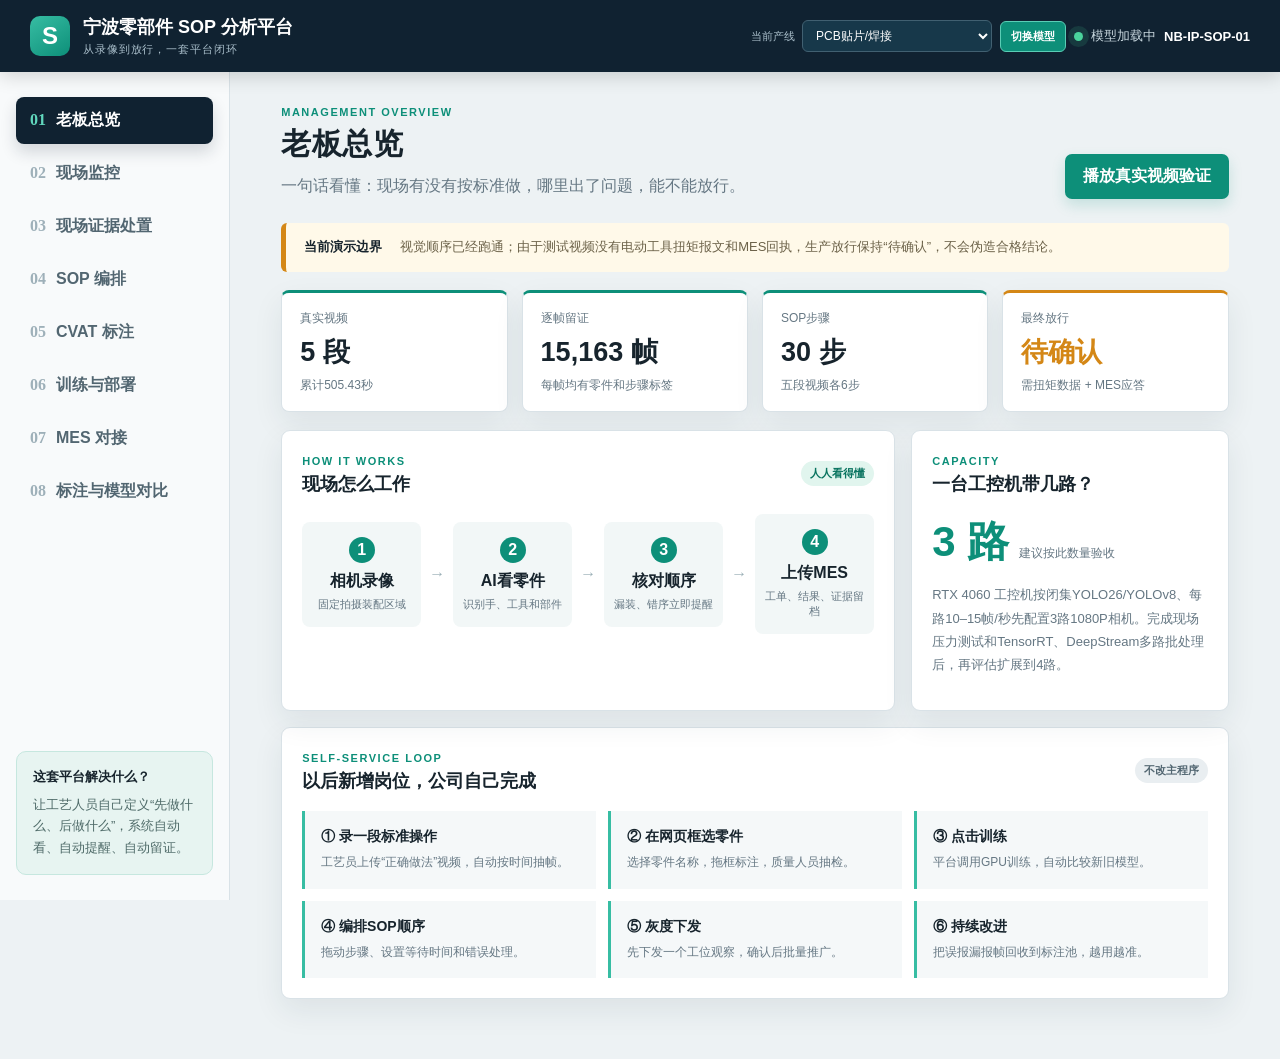
==== commit 1c551874: "feat: add Ningbo video prelabels and fair live streaming" ====
--- a/sop-platform/web/index.html
+++ b/sop-platform/web/index.html
@@ -21,13 +21,12 @@
       <nav>
         <button class="nav-item active" data-view="overview"><span>01</span>老板总览</button>
         <button class="nav-item" data-view="monitor"><span>02</span>现场监控</button>
-        <button class="nav-item" data-view="decision"><span>03</span>智能决策中心</button>
+        <button class="nav-item" data-view="decision"><span>03</span>现场证据处置</button>
         <button class="nav-item" data-view="studio"><span>04</span>SOP 编排</button>
         <button class="nav-item" data-view="annotation"><span>05</span>CVAT 标注</button>
         <button class="nav-item" data-view="training"><span>06</span>训练与部署</button>
         <button class="nav-item" data-view="mes"><span>07</span>MES 对接</button>
-        <button class="nav-item" data-view="roadmap"><span>08</span>建设方案</button>
-        <button class="nav-item" data-view="quality"><span>09</span>标注与模型对比</button>
+        <button class="nav-item" data-view="quality"><span>08</span>标注与模型对比</button>
       </nav>
       <div class="side-note"><b>这套平台解决什么？</b><p>让工艺人员自己定义“先做什么、后做什么”，系统自动看、自动提醒、自动留证。</p></div>
     </aside>
@@ -78,7 +77,11 @@
         <div class="video-switcher" id="videoSwitcher"></div>
         <div class="monitor-grid">
           <article class="video-card">
-            <video id="sopVideo" controls preload="metadata" src="media/仪表板SOP_YOLOv8逐帧识别演示.mp4"></video>
+            <div class="sop-video-stage">
+              <video id="sopVideo" controls preload="metadata" src="media/仪表板SOP_YOLOv8逐帧识别演示.mp4"></video>
+              <canvas id="sopDetectionCanvas" aria-label="自动预标注候选框"></canvas>
+              <div id="stepRoiOverlay" class="step-roi-overlay" aria-hidden="true"><span id="stepRoiLabel"></span></div>
+            </div>
             <div class="video-meta"><span id="videoAlgorithm">YOLOE-26S / YOLOv8</span><span id="videoResolution">1620×720</span><span>30 FPS</span><span>H.264</span></div>
           </article>
           <aside class="step-panel">
@@ -101,13 +104,17 @@
             </div>
             <aside class="live-camera-side">
               <div class="camera-model"><b id="cameraModelName">产线模型</b><span>DGX Spark · NVIDIA GB10 · CUDA 0</span></div>
-              <label class="camera-select-label">显示相机<select id="cameraSelect"><option value="0">摄像头0</option><option value="1">摄像头1</option><option value="2">摄像头2</option><option value="3">摄像头3</option></select></label>
+              <label class="camera-select-label">显示相机<select id="cameraSelect"><option value="">正在读取真实设备…</option></select></label>
               <dl class="camera-metrics">
                 <div><dt>相机</dt><dd id="cameraSource">/dev/video0</dd></div>
                 <div><dt>画面</dt><dd id="cameraResolution">--</dd></div>
-                <div><dt>FPS</dt><dd id="cameraFps">--</dd></div>
-                <div><dt>推理</dt><dd id="cameraLatency">--</dd></div>
+                <div><dt>采集/显示 FPS</dt><dd id="cameraFps">--</dd></div>
+                <div><dt>端到端/推理</dt><dd id="cameraLatency">--</dd></div>
+                <div><dt>过期帧</dt><dd id="cameraDropped">--</dd></div>
+                <div><dt>缓冲策略</dt><dd id="cameraBuffer">--</dd></div>
                 <div><dt>当前目标</dt><dd id="cameraDetections">--</dd></div>
+                <div><dt>重连/坏帧</dt><dd id="cameraRecovery">0 / 0</dd></div>
+                <div><dt>推理新鲜度</dt><dd id="cameraInferenceAge">--</dd></div>
                 <div><dt>保存位置</dt><dd id="cameraOutput">桌面/sop xjai</dd></div>
               </dl>
               <div class="camera-actions"><button class="primary" id="startLiveCamera">启动实时检测</button><button class="ghost" id="stopLiveCamera">停止检测</button><button class="ghost" id="snapshotLiveCamera">保存截图</button><button class="ghost" id="recordLiveCamera">开始录制</button></div>
@@ -129,18 +136,18 @@
       </section>
 
       <section class="view" id="view-decision">
-        <div class="page-head"><div><span class="eyebrow">EXPLAINABLE DECISION TERMINAL</span><h1>SOP 智能分析决策中心</h1><p>把检测结果变成现场可执行决定：现在做到哪一步、风险在哪里、为什么拦截、下一步怎么处理。</p></div><span class="badge green">SOP-Decision-2026.08</span></div>
+        <div class="page-head"><div><span class="eyebrow">SHIFT ACTION BOARD</span><h1>现场证据与处置中心</h1><p>给班组长和质量员一个明确答案：当前工序是什么、看到了什么、还缺什么、下一步由谁处理。</p></div><span class="badge green">每秒随视频更新</span></div>
         <div class="decision-hero">
-          <article class="decision-status"><span>当前决策</span><strong id="decisionRelease">HOLD</strong><p id="decisionAction">等待视频播放后生成建议</p></article>
-          <article class="risk-card"><div class="risk-ring" id="riskRing"><b id="riskScore">62</b><span>风险分</span></div><div><span>风险等级</span><strong id="riskLevel">中</strong><small>缺扭矩或MES证据时，不允许自动放行</small></div></article>
-          <article class="evidence-card"><span>当前证据强度</span><strong id="evidenceScore">0%</strong><div class="meter"><i id="evidenceMeter"></i></div><small>综合检测置信度、持续时间和规则一致性</small></article>
+          <article class="decision-status"><span>当前处置状态</span><strong id="decisionRelease">HOLD</strong><p id="decisionAction">等待视频播放后生成现场建议</p></article>
+          <article class="risk-card"><div class="risk-ring" id="riskRing"><b id="riskScore">--</b><span>风险分</span></div><div><span>证据缺口风险</span><strong id="riskLevel">等待数据</strong><small id="decisionMissing">尚未检查手、PCB/夹具、工具和MES证据</small></div></article>
+          <article class="evidence-card"><span>视觉必需项完备度</span><strong id="evidenceScore">0%</strong><div class="meter"><i id="evidenceMeter"></i></div><small>只表示当前画面是否看到必需项，不代表产品质量合格</small></article>
         </div>
         <div class="decision-grid">
-          <article class="card"><div class="card-title"><h2>决策链路</h2><span class="badge">逐层设门</span></div><div class="decision-chain" id="decisionChain"></div><p class="footnote">大模型或智能助手可以解释和建议，但无权绕过确定性放行规则。</p></article>
-          <article class="card"><div class="card-title"><h2>为什么这样判断</h2><span class="badge green" id="decisionStep">等待数据</span></div><ul class="reason-list" id="decisionReasons"><li>播放现场视频后自动更新。</li></ul></article>
-          <article class="card"><div class="card-title"><h2>当前识别到什么</h2><span class="badge" id="decisionTime">00.0秒</span></div><div class="object-counts"><div><b id="countRegions">0</b><span>零件区域</span></div><div><b id="countDynamic">0</b><span>手/工具</span></div><div><b id="countFastener">0</b><span>紧固点候选</span></div></div><p class="truth-notice" id="truthNotice">紧固点候选必须人工复核。</p></article>
-        </div>
-        <article class="card review-card"><div><h2>人机协同处置</h2><p>系统给出证据、风险和建议；工艺/质量人员确认候选框、异常原因和是否允许返工。</p></div><div class="review-actions"><button class="ghost decision-review" data-result="误报">标记误报</button><button class="ghost decision-review" data-result="需要返工">需要返工</button><button class="primary decision-review" data-result="人工确认">人工确认并留痕</button></div></article>
+          <article class="card"><div class="card-title"><h2>从画面到处置</h2><span class="badge">可追溯</span></div><div class="decision-chain" id="decisionChain"></div><p class="footnote">视觉模型只提供候选证据，不能绕过工艺、质量和MES的确定性放行条件。</p></article>
+          <article class="card"><div class="card-title"><h2>当前工序与判断依据</h2><span class="badge green" id="decisionStep">等待数据</span></div><ul class="reason-list" id="decisionReasons"><li>播放现场视频后自动更新。</li></ul></article>
+          <article class="card"><div class="card-title"><h2>当前画面证据</h2><span class="badge" id="decisionTime">00.0秒</span></div><div class="object-counts"><div><b id="countRegions">0</b><span>工位ROI</span></div><div><b id="countDynamic">0</b><span>目标候选</span></div><div><b id="countFastener">0</b><span>小目标候选</span></div></div><div class="detected-labels" id="decisionDetectedLabels"><span>等待识别</span></div><p class="truth-notice" id="truthNotice">自动候选必须人工复核。</p></article>
+        </div>
+        <article class="card review-card"><div><h2>质量员处置并留痕</h2><p>先核对画面候选和证据缺口，再选择误报、返工或人工确认；确认动作不会自动把模型候选变成量产真值。</p></div><div class="review-actions"><button class="ghost decision-review" data-result="误报">标记误报</button><button class="ghost decision-review" data-result="需要返工">需要返工</button><button class="primary decision-review" data-result="人工确认">人工确认并留痕</button></div></article>
         <div class="toast" id="decisionToast"></div>
       </section>
 
@@ -157,7 +164,7 @@
         <div class="page-head"><div><span class="eyebrow">CVAT ANNOTATION HUB</span><h1>数据标注与一键导出</h1><p>按区域保存关键帧，通过插值生成中间候选，无需逐帧重复画框。</p></div><div class="page-actions"><a class="ghost" id="openCvat" href="http://127.0.0.1:8081/tasks" target="_blank" rel="noreferrer">打开 CVAT</a><button class="ghost" id="saveAnnotation">保存当前区域</button><button class="primary" id="saveAnnotationProgress">保存全部进度</button></div></div>
         <div class="annotation-workflow" aria-label="标注操作步骤"><div><b>1</b><span>选择视频</span></div><i>→</i><div><b>2</b><span>拖鼠标画框</span></div><i>→</i><div><b>3</b><span>保存并留截图</span></div><i>→</i><div><b>4</b><span>质量员确认</span></div><i>→</i><div><b>5</b><span>下载完整数据包</span></div></div>
         <article class="card export-center"><div><span class="eyebrow">LOCAL EXPORT</span><h2>标注数据一键保存到电脑</h2><p>CSV/JSON 保存框坐标；完整 ZIP 同时包含坐标、审核记录、标注截图、网页代理视频和本地数据集，4K原片由离线交付目录单独保存。</p></div><div class="export-actions"><a class="ghost" href="/api/annotations/export?status=human_confirmed&format=csv" download>下载坐标 CSV</a><a class="ghost" href="/api/annotations/export?status=human_confirmed" download>下载坐标 JSON</a><a class="primary" href="/api/annotations/package?status=human_confirmed" download>一键下载完整 ZIP</a></div></article>
-        <article class="card cvat-handoff-card"><div class="card-title"><div><span class="eyebrow">CVAT HANDOFF</span><h2>一键创建标注任务</h2></div><span class="badge" id="cvatStatus">正在检查 CVAT</span></div><div class="cvat-handoff-grid"><label>任务名称<input id="cvatTaskName" value="宁波模塑-汽车零部件与螺丝-待复核"></label><label>产线数据集<select id="cvatDatasetSelect"><option value="automotive-fasteners">汽车零部件、固定件和螺丝</option></select></label><button class="primary" id="createCvatTask">创建 CVAT 任务</button></div><p class="quality-copy" id="cvatMessage">CVAT 默认地址为 http://127.0.0.1:8081；正式环境请将 CVAT 部署在 DGX/厂内服务器并设置 CVAT_URL。</p></article>
+        <article class="card cvat-handoff-card"><div class="card-title"><div><span class="eyebrow">CVAT FULL VIDEO</span><h2>当前整段视频创建标注任务</h2></div><span class="badge" id="cvatStatus">正在检查 CVAT</span></div><div class="cvat-video-source"><b id="cvatSelectedVideo">正在读取当前视频</b><span>任务创建后上传整段网页代理视频，可在 CVAT 中播放、关键帧画框、插值和跟踪。</span></div><div class="cvat-handoff-grid"><label>任务名称<input id="cvatTaskName" value="宁波SOP整段视频-自动候选人工复核"></label><label>产线数据集<select id="cvatDatasetSelect"><option value="pcb-components">PCB、物料和操作行为</option></select></label><button class="primary" id="createCvatTask">创建并上传整段视频</button></div><p class="quality-copy" id="cvatMessage">正在连接本机官方 CVAT；任务和视频上传状态会保留在下方记录中。</p><div class="cvat-task-history"><div class="history-head"><b>CVAT 任务记录</b><button class="ghost" id="refreshCvatTasks">刷新任务</button></div><div id="cvatTaskRows" class="history-rows"><span>正在读取任务…</span></div></div></article>
         <div class="annotation-controls card">
           <label>视频<select id="annotVideoSelect"></select></label>
           <div class="frame-controls"><button class="ghost icon-button" id="prevFrame" title="上一帧" aria-label="上一帧">←</button><button class="ghost icon-button" id="nextFrame" title="下一帧" aria-label="下一帧">→</button></div>
@@ -167,8 +174,8 @@
         </div>
         <div class="annotation-save-state" id="annotationSaveState"><span class="save-dot"></span><b id="annotationSaveLabel">所有修改已保存</b><span id="annotationLastSaved">尚无任务级保存点</span><span id="annotationDatabaseState">SQLite 检查中</span></div>
         <div class="annotation-layout">
-          <article class="annot-stage"><div class="canvas-wrap"><video id="annotVideo" controls preload="metadata" src="media/原始测试视频_de02.mp4"></video><canvas id="annotCanvas"></canvas></div><div class="annot-toolbar"><label>区域<select id="annotRegion"><option>PCB治具区</option><option>左侧PCB区</option><option>中间PCB区</option><option>右侧PCB区</option><option>左料盒区</option><option>中料盒区</option><option>右料盒区</option><option>人员操作区</option><option>NG复核区</option></select></label><label>标签<select id="annotLabel"><option>PCB板</option><option>治具</option><option>连接器/插件</option><option>芯片</option><option>电容</option><option>电阻</option><option>二极管</option><option>操作人员手部</option><option>取料动作</option><option>对位动作</option><option>插装动作</option><option>按压动作</option><option>复检动作</option><option>异常零件</option></select></label><label>轨迹<input id="annotTrack" placeholder="自动生成"></label><label>框颜色<input id="annotColor" type="color" value="#39e2bc" title="人工标注框颜色"></label><button class="ghost" id="interpolateAnnotation" disabled>插值到当前关键帧</button><button class="ghost" id="clearBox">清除框</button><span id="boxStatus">请在视频上拖动鼠标框选</span><b id="annotFrameTime">00:00.000</b></div></article>
-          <aside class="card annotation-side"><h2>六视频标注池</h2><div class="mini-kpis"><div><b id="prelabelCount">--</b><span>检测预标注</span></div><div><b id="candidateCount">--</b><span>小目标候选</span></div><div><b id="manualCount">--</b><span>人工标注</span></div></div><h3>数据进入训练集前</h3><ol><li>在 CVAT 中确认 ROI、目标框、Mask 或 Tracking</li><li>质量员逐项确认、驳回或退回修正</li><li>只导出人工确认且抽检通过的版本</li></ol><div class="tip" id="annotationTruth">预标注和小目标候选仅用于提高人工标注效率，人工确认前不属于生产真值。</div></aside>
+          <article class="annot-stage"><div class="canvas-wrap"><video id="annotVideo" controls preload="metadata" src="media/原始测试视频_de02.mp4"></video><canvas id="annotCanvas"></canvas></div><div class="annot-toolbar"><label>区域<select id="annotRegion"><option>PCB治具区</option><option>左侧PCB区</option><option>中间PCB区</option><option>右侧PCB区</option><option>电容物料区</option><option>电感物料区</option><option>混合物料区</option><option>人员操作区</option><option>NG复核区</option></select></label><label>标签<select id="annotLabel"><option>PCB板</option><option>治具</option><option>连接器/插件</option><option>芯片</option><option>电容</option><option>电感</option><option>电阻</option><option>二极管</option><option>操作人员手部</option><option>取料动作</option><option>对位动作</option><option>插装动作</option><option>按压动作</option><option>复检动作</option><option>异常零件</option></select></label><label>轨迹<input id="annotTrack" placeholder="自动生成"></label><label>框颜色<input id="annotColor" type="color" value="#39e2bc" title="人工标注框颜色"></label><button class="ghost" id="interpolateAnnotation" disabled>插值到当前关键帧</button><button class="ghost" id="clearBox">清除框</button><button class="primary" id="saveCurrentLabelToolbar">保存这个框</button><button class="ghost" id="saveProgressToolbar">保存本次进度</button><span id="boxStatus">请在视频上拖动鼠标框选</span><b id="annotFrameTime">00:00.000</b></div><div class="annotation-task-history"><div class="history-head"><b id="annotationHistoryTitle">当前视频尚无保存轮次</b><button class="ghost" id="refreshAnnotationHistory">刷新记录</button></div><div id="annotationHistoryRows" class="history-rows"><span>画框后点击“保存这个框”，完成一批后点击“保存本次进度”。</span></div></div></article>
+          <aside class="card annotation-side"><h2>全部视频标注池</h2><div class="mini-kpis"><div><b id="prelabelCount">--</b><span>检测预标注</span></div><div><b id="candidateCount">--</b><span>小目标候选</span></div><div><b id="manualCount">--</b><span>人工标注</span></div></div><h3>数据进入训练集前</h3><ol><li>在 CVAT 中播放整段视频并确认 ROI、目标框或 Tracking</li><li>质量员逐项确认、驳回或退回修正</li><li>只导出人工确认且抽检通过的版本</li></ol><div class="tip" id="annotationTruth">预标注和小目标候选仅用于提高人工标注效率，人工确认前不属于生产真值。</div></aside>
         </div>
         <article class="card annotation-queue"><div class="card-title"><div><span class="eyebrow">REVIEW QUEUE</span><h2>当前帧候选与已保存标注</h2></div><span class="badge" id="annotationResultCount">加载中</span></div><div class="annotation-table-wrap"><table class="annotation-table"><thead><tr><th>时间/帧</th><th>区域/标签</th><th>来源</th><th>置信度</th><th>状态</th><th>操作</th></tr></thead><tbody id="annotationRows"><tr><td colspan="6">正在读取标注数据…</td></tr></tbody></table></div></article>
         <div class="toast" id="annotationToast"></div>
@@ -208,20 +215,6 @@
         </div>
       </section>
 
-      <section class="view" id="view-roadmap">
-        <div class="page-head"><div><span class="eyebrow">DELIVERY ROADMAP</span><h1>怎么把SOP平台真正落地</h1><p>先做一个工位闭环，再复制到更多岗位；先证明能拦住错误，再谈规模化。</p></div></div>
-        <div class="roadmap">
-          <article><b>第1阶段 · 2周</b><h2>样板工位</h2><p>固定相机和补光，确认6–12个关键步骤，接入一把电动工具，跑通实时告警和证据留存。</p><span>输出：可演示闭环</span></article>
-          <article><b>第2阶段 · 4–6周</b><h2>模型与MES</h2><p>采集正常/异常数据，完成标注、训练、冻结测试集验收，对接MES测试环境。</p><span>输出：可验收试生产</span></article>
-          <article><b>第3阶段 · 2–4周</b><h2>试运行与复制</h2><p>连续运行、统计误报漏报、优化节拍，培训工艺和质量人员自己维护新岗位。</p><span>输出：可复制的平台</span></article>
-        </div>
-        <div class="two-col">
-          <article class="card"><h2>每个工位建议配置</h2><ul class="check-list"><li>1–3台固定工业相机：大总成建议俯视+侧视+补位视角</li><li>稳定无频闪补光，治具和相机位置不可随意移动</li><li>一台带RTX 4060或更高显卡的工控机，先按3路相机验收</li><li>与电动工具控制器连接，读取PSet、扭矩、角度</li><li>与MES联调工单下发、结果上传、离线补传</li></ul></article>
-          <article class="card"><h2>管理上需要谁参与</h2><ul class="owner-list"><li><b>工艺：</b>定义正确顺序、孔位和异常处理</li><li><b>质量：</b>定义验收门槛、抽检标注和签字放行</li><li><b>生产：</b>安排样板工位和现场试运行</li><li><b>IT/MES：</b>提供接口、网络、账号和服务器</li><li><b>乙方：</b>平台、模型、部署、培训和质保</li></ul></article>
-        </div>
-        <article class="card final-message"><span>给老板的汇报口径</span><blockquote>“我们不是只买一个识别模型，而是建设一套公司可以自己维护的SOP分析平台。先用仪表板样板工位跑通录像、识别、顺序防错、现场告警和MES追溯；稳定后由工艺人员在平台上新增岗位、标注数据、训练模型并灰度下发。”</blockquote></article>
-      </section>
-
       <section class="view" id="view-quality">
         <div class="page-head"><div><span class="eyebrow">DATA QUALITY / MODEL BENCHMARK</span><h1>标注、数据质量与模型对比</h1><p>视频标注、数据集复核、模型性能和部署选择集中在一个工作页。</p></div><span class="badge green">中文报告已生成</span></div>
         <div class="quality-toolbar card">
--- a/sop-platform/web/styles.css
+++ b/sop-platform/web/styles.css
@@ -2,7 +2,7 @@
 *{box-sizing:border-box}html{scroll-behavior:smooth}body{margin:0;background:var(--bg);color:var(--ink);font-family:"Microsoft YaHei","PingFang SC",Arial,sans-serif}button,input,select{font:inherit}button{cursor:pointer}.topbar{height:72px;background:var(--navy);color:#fff;display:flex;align-items:center;justify-content:space-between;padding:0 30px;position:sticky;top:0;z-index:20;box-shadow:0 4px 18px rgba(0,0,0,.16)}.brand{display:flex;align-items:center;gap:13px}.brand-mark{width:40px;height:40px;border-radius:10px;background:linear-gradient(145deg,var(--teal2),var(--teal));display:grid;place-items:center;font-size:24px;font-weight:800}.brand strong{display:block;font-size:18px}.brand span{display:block;font-size:11px;color:#a9beca;margin-top:3px;letter-spacing:.08em}.top-status{font-size:13px;color:#c9d8df;display:flex;align-items:center;gap:8px}.top-status b{color:#fff}.pulse{width:9px;height:9px;background:#4ad39c;border-radius:50%;box-shadow:0 0 0 6px rgba(74,211,156,.13);display:inline-block}.app-shell{display:grid;grid-template-columns:230px minmax(0,1fr);min-height:calc(100vh - 72px)}.sidebar{background:#f8fafb;border-right:1px solid var(--line);padding:25px 16px;position:sticky;top:72px;height:calc(100vh - 72px);display:flex;flex-direction:column;justify-content:space-between}.sidebar nav{display:grid;gap:6px}.nav-item{border:0;background:transparent;text-align:left;padding:13px 14px;border-radius:8px;color:#526671;font-weight:600}.nav-item span{font-family:Georgia,serif;color:#9eb0b9;margin-right:10px}.nav-item:hover{background:#eaf2f2}.nav-item.active{background:var(--navy);color:#fff;box-shadow:0 8px 16px rgba(16,34,49,.16)}.nav-item.active span{color:#61d7bd}.side-note{background:#e7f4f1;border:1px solid #c6e7df;padding:16px;border-radius:10px;font-size:13px}.side-note p{margin:8px 0 0;line-height:1.65;color:#4f6b69}.content{padding:30px clamp(24px,4vw,56px) 60px;min-width:0}.view{display:none;animation:fade .22s ease}.view.active{display:block}@keyframes fade{from{opacity:.35;transform:translateY(3px)}to{opacity:1;transform:none}}.page-head{display:flex;justify-content:space-between;align-items:flex-end;gap:20px;margin-bottom:24px}.page-head h1{font-size:30px;letter-spacing:.02em;margin:4px 0 8px}.page-head p{margin:0;color:var(--muted);line-height:1.65}.eyebrow{color:var(--teal);font-size:11px;letter-spacing:.14em;font-weight:800}.primary,.ghost{border-radius:7px;padding:11px 17px;font-weight:700;border:1px solid transparent}.primary{background:var(--teal);color:white;box-shadow:0 6px 14px rgba(13,143,121,.18)}.primary:hover{background:#0a7766}.ghost{background:#fff;border-color:var(--line);color:var(--ink)}.ghost:hover{border-color:#92aaa9}.notice{display:flex;gap:18px;background:#fff9e9;border-left:5px solid var(--amber);padding:14px 18px;border-radius:6px;margin-bottom:18px;font-size:13px;line-height:1.6}.notice strong{white-space:nowrap}.notice span{color:#6c6249}.kpi-grid{display:grid;grid-template-columns:repeat(4,1fr);gap:14px;margin-bottom:18px}.kpi{background:var(--card);border:1px solid var(--line);border-top:3px solid var(--teal);padding:17px 18px;box-shadow:var(--shadow);border-radius:8px}.kpi>span,.kpi small{display:block;color:var(--muted);font-size:12px}.kpi strong{font-size:27px;display:block;margin:7px 0}.warning-kpi{border-top-color:var(--amber)}.warning-kpi strong{color:var(--amber)}.card{background:var(--card);border:1px solid var(--line);border-radius:9px;box-shadow:var(--shadow);padding:20px}.card h2{font-size:18px;margin:0 0 14px}.card-title{display:flex;align-items:center;justify-content:space-between;gap:15px;margin-bottom:18px}.card-title h2{margin:3px 0 0}.badge{display:inline-flex;padding:5px 9px;border-radius:99px;background:#e9eef1;color:#526671;font-size:11px;font-weight:700}.badge.green{background:#e1f5ee;color:#08735f}.two-col{display:grid;grid-template-columns:1fr 1fr;gap:16px;margin:16px 0}.overview-grid{grid-template-columns:1.45fr .75fr}.flow{display:grid;grid-template-columns:1fr auto 1fr auto 1fr auto 1fr;align-items:center;gap:8px}.flow>div{text-align:center;background:#f2f7f7;padding:15px 8px;border-radius:8px;min-height:105px}.flow b{margin:auto auto 8px;width:26px;height:26px;border-radius:50%;background:var(--teal);color:white;display:grid;place-items:center}.flow strong,.flow span{display:block}.flow span{font-size:11px;color:var(--muted);margin-top:5px}.flow i{font-style:normal;color:#9bb0b7}.capacity-number{display:flex;align-items:flex-end;gap:10px;margin:8px 0}.capacity-number strong{font-size:42px;color:var(--teal)}.capacity-number span{font-size:12px;color:var(--muted);padding-bottom:8px}.capacity-card p{font-size:13px;color:var(--muted);line-height:1.8}.loop-grid{display:grid;grid-template-columns:repeat(3,1fr);gap:12px}.loop-grid>div{padding:16px;background:#f5f8f9;border-left:3px solid var(--teal2)}.loop-grid b{font-size:14px}.loop-grid p{font-size:12px;color:var(--muted);line-height:1.65;margin:7px 0 0}.monitor-grid{display:grid;grid-template-columns:minmax(0,1.7fr) 340px;gap:16px}.video-card{background:#0a131b;border-radius:10px;overflow:hidden;box-shadow:var(--shadow)}.video-card video{display:block;width:100%;aspect-ratio:16/9;background:#071018}.video-meta{display:flex;gap:16px;padding:10px 14px;color:#9db0bb;font-size:11px}.step-panel{background:#fff;border:1px solid var(--line);border-radius:9px;padding:18px}.live-head{display:flex;align-items:center;gap:12px}.live-head b,.live-head small{display:block}.live-head small{color:var(--muted);margin-top:4px}.progress{height:5px;background:#e5ebed;border-radius:9px;margin:16px 0;overflow:hidden}.progress i{height:100%;width:0;background:var(--teal);display:block}.step-list{list-style:none;padding:0;margin:0;display:grid;gap:8px}.step-list li{padding:9px 10px;border-left:3px solid #d6e0e4;background:#f6f8f9;font-size:12px;color:#657783}.step-list li.active{border-color:var(--amber);background:#fff7e9;color:#785410;font-weight:700}.step-list li.done{border-color:var(--teal);color:#0a6d5d}.release-box{margin-top:15px;background:#fff2e6;padding:13px;border-radius:7px;border:1px solid #f0d6b8}.release-box span,.release-box b,.release-box small{display:block}.release-box span,.release-box small{font-size:11px;color:#8c6540}.release-box b{color:#a85d16;margin:4px 0}.evidence-grid{display:grid;grid-template-columns:repeat(6,1fr);gap:10px;margin-top:15px}.evidence-grid button{border:1px solid var(--line);background:white;border-radius:7px;padding:0;overflow:hidden;text-align:left}.evidence-grid img{width:100%;display:block;aspect-ratio:16/9;object-fit:cover}.evidence-grid span{font-size:11px;padding:8px;display:block}.studio-layout{display:grid;grid-template-columns:minmax(0,1.6fr) 330px;gap:16px}.step-editor{display:grid;gap:8px}.edit-step{display:grid;grid-template-columns:54px minmax(180px,1fr) 90px 68px;gap:8px;align-items:center;background:#f5f8f9;border:1px solid #e1e8eb;padding:10px;border-radius:7px}.edit-step b{color:var(--teal)}.edit-step input{width:100%;border:1px solid var(--line);border-radius:5px;padding:8px;background:white}.step-actions{display:flex;gap:4px}.step-actions button{border:1px solid var(--line);background:white;border-radius:4px;width:28px;height:28px}.guard-card label{display:block;margin:13px 0;font-size:13px}.guard-card input{accent-color:var(--teal)}.guard-card hr{border:0;border-top:1px solid var(--line);margin:20px 0}.guard-card p{font-size:12px;color:var(--muted);line-height:1.7}.toast{display:none;margin-top:12px;padding:12px 15px;background:#e6f5f0;color:#08705d;border-radius:6px;font-size:13px}.toast.show{display:block}.annotation-layout{display:grid;grid-template-columns:minmax(0,1.7fr) 330px;gap:16px}.annot-stage{background:#0b151d;border-radius:9px;padding:14px}.canvas-wrap{position:relative;line-height:0}.canvas-wrap video{width:100%;max-height:66vh;background:#000}.canvas-wrap canvas{position:absolute;inset:0;width:100%;height:100%;cursor:crosshair}.annot-toolbar{background:#152631;color:#d8e3e8;display:flex;align-items:center;gap:10px;padding:11px;line-height:normal;font-size:12px}.annot-toolbar select{margin-left:8px;padding:7px;border-radius:5px}.annot-toolbar span{color:#8fa5af}.mini-kpis{display:grid;grid-template-columns:repeat(3,1fr);gap:8px}.mini-kpis div{background:#f1f6f6;padding:12px;text-align:center;border-radius:6px}.mini-kpis b,.mini-kpis span{display:block}.mini-kpis b{font-size:20px;color:var(--teal)}.mini-kpis span{font-size:10px;color:var(--muted)}.annotation-side h3{font-size:14px;margin-top:20px}.annotation-side ol{padding-left:20px;color:var(--muted);font-size:12px;line-height:1.8}.tip{background:#fff6e6;border-left:3px solid var(--amber);padding:12px;font-size:11px;line-height:1.7;color:#775d32}.train-pipeline{display:grid;grid-template-columns:repeat(4,1fr);gap:14px}.action-card>span{font:700 28px Georgia;color:#b9c9cf}.action-card strong{display:block}.action-card p{font-size:12px;line-height:1.6;color:var(--muted);min-height:39px}.acceptance{margin-top:16px}.accept-grid{display:grid;grid-template-columns:repeat(4,1fr);gap:12px}.accept-grid div{background:#f1f6f6;padding:15px;text-align:center}.accept-grid b,.accept-grid span{display:block}.accept-grid b{font-size:23px;color:var(--teal)}.accept-grid span{font-size:11px;color:var(--muted);margin-top:5px}.footnote{font-size:11px;color:var(--muted);margin:14px 0 0}.mes-layout{display:grid;grid-template-columns:1fr 1fr;gap:16px}.mes-layout table{width:100%;border-collapse:collapse}.mes-layout th,.mes-layout td{padding:12px;border-bottom:1px solid var(--line);text-align:left;font-size:13px}.mes-layout th{color:var(--teal);width:80px}.payload-card pre{background:#102231;color:#bce7db;padding:16px;border-radius:6px;overflow:auto;font:12px/1.65 Consolas,monospace}.api-result{padding:12px;background:#eef2f3;border-radius:5px;font-size:12px;color:var(--muted)}.roadmap{display:grid;grid-template-columns:repeat(3,1fr);gap:14px;margin-bottom:16px}.roadmap article{background:white;border-top:4px solid var(--teal);padding:20px;border-radius:8px;box-shadow:var(--shadow)}.roadmap b{font-size:12px;color:var(--teal)}.roadmap h2{margin:8px 0;font-size:21px}.roadmap p{color:var(--muted);font-size:13px;line-height:1.7;min-height:88px}.roadmap span{font-size:11px;background:#e5f3ef;color:#08715f;padding:5px 8px;border-radius:99px}.check-list,.owner-list{padding-left:20px;font-size:13px;line-height:1.9;color:var(--muted)}.final-message{border-left:5px solid var(--teal)}.final-message>span{font-size:12px;color:var(--teal);font-weight:800}.final-message blockquote{margin:10px 0 0;font:20px/1.75 "KaiTi","STKaiti",serif;color:#223944}.api-result.ok{background:#e5f5ee;color:#08725d}.api-result.warn{background:#fff2e3;color:#985d19}
 @media(max-width:1100px){.app-shell{grid-template-columns:190px minmax(0,1fr)}.monitor-grid,.studio-layout,.annotation-layout{grid-template-columns:1fr}.evidence-grid{grid-template-columns:repeat(3,1fr)}.train-pipeline{grid-template-columns:1fr 1fr}.kpi-grid{grid-template-columns:1fr 1fr}.overview-grid{grid-template-columns:1fr}.flow{grid-template-columns:1fr 1fr}.flow i{display:none}}
 @media(max-width:760px){.topbar{padding:0 16px}.top-status{display:none}.app-shell{display:block}.sidebar{position:static;height:auto;padding:10px;overflow-x:auto}.sidebar nav{display:flex;min-width:max-content}.nav-item{white-space:nowrap}.side-note{display:none}.content{padding:22px 14px}.page-head{align-items:flex-start;flex-direction:column}.page-head h1{font-size:25px}.kpi-grid,.two-col,.loop-grid,.train-pipeline,.accept-grid,.mes-layout,.roadmap{grid-template-columns:1fr}.flow{grid-template-columns:1fr 1fr}.evidence-grid{grid-template-columns:1fr 1fr}.edit-step{grid-template-columns:44px 1fr}.edit-step input[type=number],.step-actions{grid-column:2}.brand span{display:none}}
-.video-switcher{display:flex;gap:8px;flex-wrap:wrap;margin:-8px 0 16px}.video-switcher button{border:1px solid var(--line);background:#fff;color:#526671;padding:9px 13px;border-radius:7px;font-size:12px;font-weight:700}.video-switcher button.active{background:var(--navy);border-color:var(--navy);color:#fff}
+.video-switcher{display:flex;gap:8px;flex-wrap:nowrap;overflow-x:auto;margin:-8px 0 16px;padding-bottom:6px;scrollbar-width:thin}.video-switcher button{flex:0 0 auto;max-width:330px;overflow:hidden;text-overflow:ellipsis;white-space:nowrap;border:1px solid var(--line);background:#fff;color:#526671;padding:9px 13px;border-radius:7px;font-size:12px;font-weight:700}.video-switcher button.active{background:var(--navy);border-color:var(--navy);color:#fff}
 .decision-hero{display:grid;grid-template-columns:1.15fr 1fr 1fr;gap:14px;margin-bottom:16px}.decision-status,.risk-card,.evidence-card{background:var(--navy);color:#fff;border-radius:10px;padding:22px;min-height:155px;box-shadow:var(--shadow)}.decision-status>span,.risk-card span,.evidence-card>span{font-size:11px;color:#9eb4bf;letter-spacing:.08em}.decision-status strong{display:block;font-size:43px;color:#ffbd66;margin:7px 0}.decision-status p{margin:0;color:#cedbe1;font-size:12px;line-height:1.6}.risk-card{display:flex;gap:17px;align-items:center}.risk-ring{width:92px;height:92px;border-radius:50%;display:grid;place-items:center;align-content:center;background:conic-gradient(#e19a33 62%,#314957 0);position:relative}.risk-ring:before{content:"";position:absolute;inset:8px;border-radius:50%;background:var(--navy)}.risk-ring b,.risk-ring span{position:relative}.risk-ring b{font-size:28px}.risk-ring span{font-size:9px}.risk-card>div:last-child strong,.risk-card>div:last-child small{display:block}.risk-card>div:last-child strong{font-size:24px;color:#ffcf83;margin:5px 0}.risk-card small,.evidence-card small{font-size:10px;color:#9eb4bf;line-height:1.5}.evidence-card strong{display:block;font-size:36px;margin:12px 0;color:#6ee1c5}.meter{height:7px;border-radius:9px;background:#304957;overflow:hidden;margin-bottom:12px}.meter i{display:block;height:100%;width:0;background:#51d9ba}.decision-grid{display:grid;grid-template-columns:1.25fr 1fr .85fr;gap:14px}.decision-chain{display:flex;gap:5px;align-items:center;flex-wrap:wrap}.decision-chain span{background:#e9f3f1;border:1px solid #cfe6e1;color:#146b5e;padding:8px 9px;border-radius:6px;font-size:11px}.decision-chain i{font-style:normal;color:#9eafb6}.reason-list{padding-left:19px;color:#536773;font-size:12px;line-height:1.8}.object-counts{display:grid;grid-template-columns:repeat(3,1fr);gap:7px}.object-counts div{background:#f0f5f5;padding:12px 5px;text-align:center;border-radius:6px}.object-counts b,.object-counts span{display:block}.object-counts b{font-size:23px;color:var(--teal)}.object-counts span{font-size:9px;color:var(--muted);margin-top:4px}.truth-notice{background:#fff0ee;color:#a3423d;font-size:10px;line-height:1.6;padding:9px;border-radius:5px}.review-card{display:flex;align-items:center;justify-content:space-between;gap:20px;margin-top:14px;border-left:5px solid var(--teal)}.review-card h2{margin:0 0 5px}.review-card p{margin:0;font-size:12px;color:var(--muted)}.review-actions{display:flex;gap:8px;flex-wrap:wrap}
 @media(max-width:1100px){.decision-hero,.decision-grid{grid-template-columns:1fr 1fr}.decision-status{grid-column:1/-1}}
 @media(max-width:760px){.decision-hero,.decision-grid{grid-template-columns:1fr}.review-card{align-items:flex-start;flex-direction:column}}
@@ -24,8 +24,10 @@
 .ipc-card{margin-top:16px}.ipc-architecture{display:grid;grid-template-columns:1fr auto 1fr auto 1fr;gap:9px;align-items:center;margin-bottom:16px}.ipc-architecture div{background:#f1f6f6;border-left:3px solid var(--teal);padding:13px;border-radius:6px}.ipc-architecture b,.ipc-architecture span{display:block}.ipc-architecture b{font-size:13px;color:var(--ink)}.ipc-architecture span{font-size:11px;line-height:1.6;color:var(--muted);margin-top:5px}.ipc-architecture i{font-style:normal;color:var(--teal);font-size:20px}.software-table-wrap{overflow:auto}.software-table{width:100%;border-collapse:collapse;min-width:680px}.software-table th,.software-table td{padding:10px 9px;text-align:left;border-bottom:1px solid var(--line);font-size:12px}.software-table th{color:var(--muted);background:#f7f9fa;font-size:11px}.software-state{display:inline-block;padding:4px 7px;border-radius:99px;font-size:10px;font-weight:700}.software-state.ready{background:#e1f5ee;color:#08735f}.software-state.missing{background:#fff0ee;color:#a33a34}
 @media(max-width:760px){.ipc-architecture{grid-template-columns:1fr}.ipc-architecture i{display:none}}
 .page-actions{display:flex;gap:8px;flex-wrap:wrap;align-items:center}.page-actions a{text-decoration:none}.cvat-handoff-card{margin-bottom:16px;border-top:3px solid var(--teal)}.cvat-handoff-grid,.training-console-grid{display:grid;grid-template-columns:1.3fr 1fr auto;gap:12px;align-items:end}.cvat-handoff-grid label,.training-console-grid label{display:grid;gap:6px;font-size:12px;color:var(--muted);font-weight:700}.cvat-handoff-grid input,.cvat-handoff-grid select,.training-console-grid select{width:100%;padding:10px;border:1px solid var(--line);border-radius:6px;background:#fff;color:var(--ink)}.cvat-handoff-card .quality-copy{margin:12px 0 0}.training-console{margin-bottom:16px;border-top:3px solid var(--blue)}.training-progress{margin-top:14px;padding:12px;background:#eef5f6;border-left:3px solid var(--teal);font-size:12px;color:#31545e;min-height:42px}.training-console .quality-copy{margin:12px 0 0}
+.cvat-task-history,.annotation-task-history{margin-top:13px;border:1px solid #d7e4e5;background:#f7fafb}.annotation-task-history{margin:0;border-width:1px 0 0;background:#f4f8f8}.history-head{display:flex;align-items:center;justify-content:space-between;gap:10px;padding:10px 12px;border-bottom:1px solid #d7e4e5}.history-head b{font-size:12px;color:var(--ink)}.history-head button{padding:6px 9px;font-size:10px}.history-rows{display:grid;grid-template-columns:repeat(2,minmax(0,1fr));gap:1px;background:#dce7e8}.history-rows>span{grid-column:1/-1;padding:12px;background:#fff;color:var(--muted);font-size:11px}.history-row{position:relative;display:grid;gap:4px;min-width:0;padding:10px 12px;background:#fff}.history-row b{font-size:11px;color:var(--ink);overflow-wrap:anywhere}.history-row span,.history-row small{font-size:10px;line-height:1.45;color:var(--muted);overflow-wrap:anywhere}.history-row a{position:absolute;right:10px;top:9px;color:var(--teal);font-size:10px;text-decoration:none}.history-row.region-summary{border-left:3px solid var(--teal)}
 .dataset-gallery-card{margin-top:16px}.dataset-gallery{display:grid;grid-template-columns:repeat(4,1fr);gap:12px}.dataset-gallery figure{margin:0;border:1px solid var(--line);border-radius:7px;overflow:hidden;background:#f7fafb}.dataset-gallery img{display:block;width:100%;height:150px;object-fit:cover}.dataset-gallery figcaption{padding:9px;font-size:11px;line-height:1.5;color:var(--muted)}
 @media(max-width:760px){.cvat-handoff-grid,.training-console-grid{grid-template-columns:1fr}.page-actions{width:100%}.page-actions a,.page-actions button{flex:1;text-align:center}}
+@media(max-width:640px){.history-rows{grid-template-columns:1fr}.history-row a{position:static;width:max-content}}
 @media(max-width:900px){.dataset-gallery{grid-template-columns:repeat(2,1fr)}}
 @media(max-width:520px){.dataset-gallery{grid-template-columns:1fr}}
 .line-switch-label{display:flex;align-items:center;gap:7px;color:#a9beca;font-size:11px}.line-switch-label select{min-width:190px;padding:7px 28px 7px 9px;border:1px solid #416071;border-radius:6px;background:#17384a;color:#fff;font-size:12px}.top-status{flex-wrap:wrap}.top-status>span:not(.pulse){white-space:nowrap}
@@ -50,3 +52,7 @@
 @media(max-width:760px){.annotation-workflow{grid-template-columns:1fr 1fr}.annotation-workflow div:last-child{grid-column:1/-1}.export-actions{width:100%}.export-actions a{flex:1 1 180px}.algorithm-choice,.training-console-grid{grid-template-columns:1fr}.training-chart-grid,.camera-wall{grid-template-columns:1fr}.training-stage-track{grid-template-columns:1fr 1fr}.training-stage-track div:after{display:none}}
 @media(max-width:480px){.annotation-workflow,.result-summary,.training-stage-track{grid-template-columns:1fr}.annotation-workflow div:last-child{grid-column:auto}}
 .model-selector{margin:16px 0;padding:20px;background:#fff;border:1px solid var(--line);border-top:3px solid var(--teal);border-radius:8px;box-shadow:var(--shadow)}.model-table-wrap{overflow:auto}.model-table{width:100%;min-width:980px;border-collapse:collapse}.model-table th,.model-table td{padding:10px 8px;text-align:left;border-bottom:1px solid var(--line);font-size:11px;vertical-align:middle}.model-table th{background:#f6f8f9;color:var(--muted)}.model-table td:first-child{min-width:155px}.model-table td:nth-child(2){min-width:210px;color:var(--muted)}.model-table button{min-width:64px;padding:7px 9px;font-size:11px}.model-table button:disabled{cursor:not-allowed;opacity:.55}.model-curves{display:grid;grid-template-columns:repeat(3,1fr);gap:12px;margin-top:16px}.model-curves figure{margin:0;border:1px solid var(--line);border-radius:7px;overflow:hidden;background:#f8fafb}.model-curves img{display:block;width:100%;height:auto}.model-curves figcaption{padding:9px;font-size:11px;color:var(--muted)}@media(max-width:900px){.model-curves{grid-template-columns:1fr}}
+
+/* Interactive SOP stage navigation and normalized ROI overlay. */
+.sop-video-stage{position:relative;line-height:0;overflow:hidden;background:#071018}.step-roi-overlay{position:absolute;z-index:2;box-sizing:border-box;border:3px solid #f2a93b;background:rgba(242,169,59,.10);box-shadow:0 0 0 1px rgba(0,0,0,.5);pointer-events:none;transition:left .16s ease,top .16s ease,width .16s ease,height .16s ease}.step-roi-overlay[hidden]{display:none}.step-roi-overlay span{position:absolute;left:-3px;top:-29px;line-height:1;padding:7px 9px;background:#f2a93b;color:#17232b;font-size:11px;font-weight:800;white-space:nowrap}.step-list li{display:grid;gap:4px;cursor:pointer}.step-list li:hover,.step-list li:focus-visible{outline:2px solid #8ab8ae;outline-offset:1px}.step-list li small{font-size:10px;color:#82939c;font-weight:500}
+#sopDetectionCanvas{position:absolute;z-index:2;inset:0;width:100%;height:100%;pointer-events:none}.step-roi-overlay{z-index:3}.detected-labels{display:flex;gap:5px;flex-wrap:wrap;margin:12px 0}.detected-labels span{padding:5px 7px;border:1px solid #cfe1df;background:#eef7f5;color:#176b60;border-radius:5px;font-size:10px}.cvat-video-source{display:grid;gap:5px;margin:-4px 0 14px;padding:12px 14px;border-left:3px solid var(--teal);background:#f0f7f6}.cvat-video-source b{font-size:13px}.cvat-video-source span{font-size:11px;color:var(--muted);line-height:1.6}.camera-tile-state{max-width:58%;text-align:right}.camera-wall .camera-tile{min-height:230px}.camera-wall .camera-tile img:not([src]){min-height:230px}
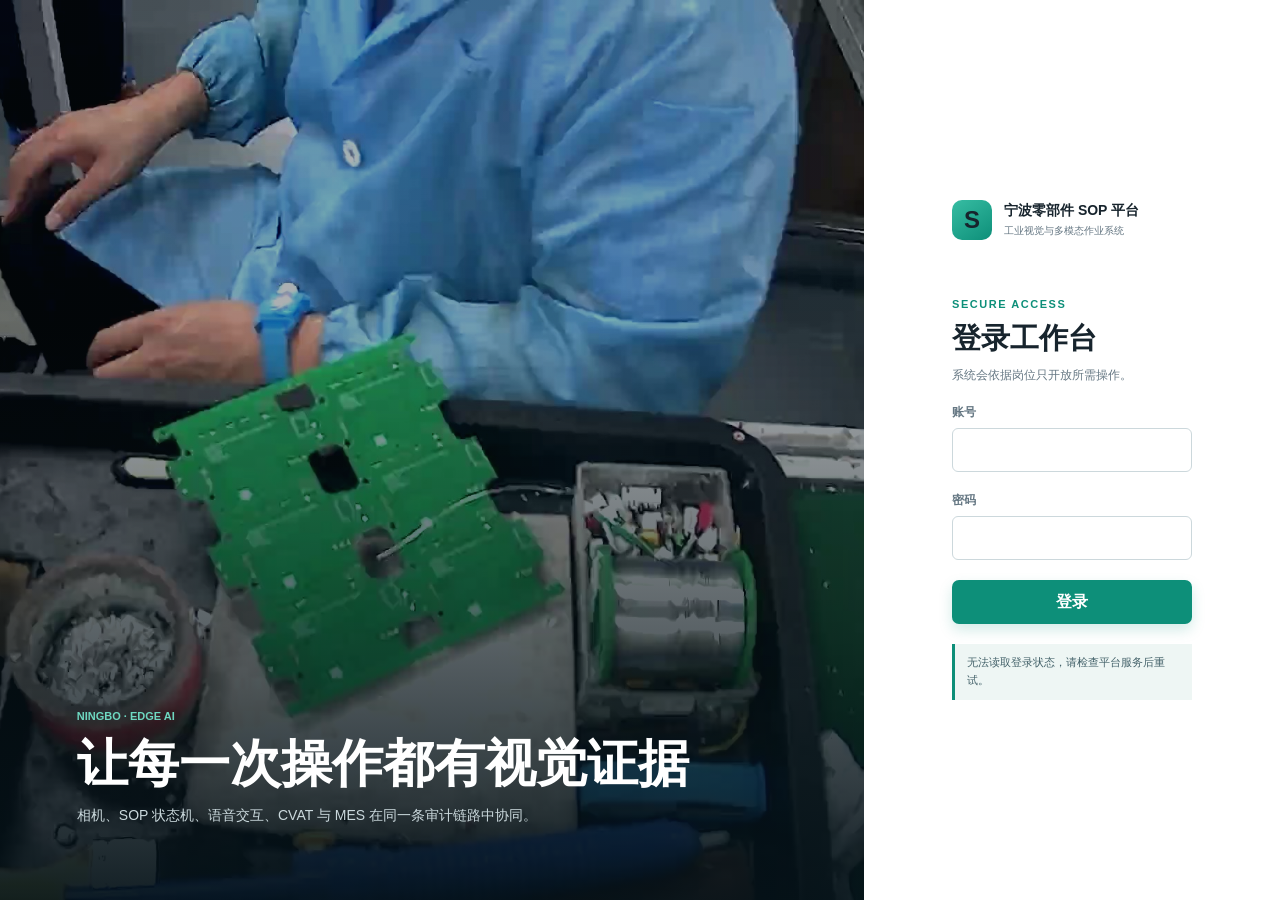
==== commit edb312f3: "feat: add secure operations console and real training jobs" ====
--- a/sop-platform/web/index.html
+++ b/sop-platform/web/index.html
@@ -7,69 +7,63 @@
   <title>宁波零部件 SOP 分析平台</title>
   <link rel="stylesheet" href="styles.css">
 </head>
-<body>
+<body class="auth-pending">
+  <section class="login-screen" id="loginScreen" aria-labelledby="loginTitle">
+    <div class="login-visual" aria-hidden="true">
+      <img src="snapshots/video_nb0819_01/S02_0009秒.jpg" alt="">
+      <div class="login-visual-copy"><span>NINGBO · EDGE AI</span><strong>让每一次操作都有视觉证据</strong><p>相机、SOP 状态机、语音交互、CVAT 与 MES 在同一条审计链路中协同。</p></div>
+    </div>
+    <form class="login-panel" id="loginForm">
+      <div class="login-brand"><div class="brand-mark">S</div><div><b>宁波零部件 SOP 平台</b><span>工业视觉与多模态作业系统</span></div></div>
+      <div><span class="eyebrow">SECURE ACCESS</span><h1 id="loginTitle">登录工作台</h1><p>系统会依据岗位只开放所需操作。</p></div>
+      <label>账号<input id="loginUsername" name="username" autocomplete="username" required></label>
+      <label>密码<input id="loginPassword" name="password" type="password" autocomplete="current-password" required></label>
+      <button class="primary" id="loginButton" type="submit">登录</button>
+      <div class="login-message" id="loginMessage">开发者、管理者和普通员工使用各自账号登录。</div>
+    </form>
+  </section>
   <header class="topbar">
     <div class="brand">
       <div class="brand-mark">S</div>
       <div><strong>宁波零部件 SOP 分析平台</strong><span>从录像到放行，一套平台闭环</span></div>
     </div>
-    <div class="top-status"><label class="line-switch-label">当前产线<select id="productionLineSelect" aria-label="选择产线识别模型"><option value="pcb">PCB贴片/焊接</option><option value="automotive">汽车零部件/固定件</option><option value="molding-coating">模塑/喷涂/胶水</option></select></label><button class="line-switch-button" id="applyLineModel">切换模型</button><span class="pulse"></span><span id="lineModelStatus">模型加载中</span> <b>NB-IP-SOP-01</b></div>
+    <div class="top-status"><label class="line-switch-label role-manager">当前产线<select id="productionLineSelect" aria-label="选择产线识别模型"><option value="pcb">PCB贴片/焊接</option><option value="automotive">汽车零部件/固定件</option><option value="molding-coating">模塑/喷涂/胶水</option></select></label><button class="line-switch-button role-admin" id="applyLineModel">切换模型</button><span class="pulse"></span><span id="lineModelStatus">模型加载中</span><div class="user-menu"><b id="currentUserName">未登录</b><span id="currentUserRole">--</span><button id="logoutButton" title="退出登录">退出</button></div></div>
   </header>
 
   <div class="app-shell">
     <aside class="sidebar" aria-label="主导航">
       <nav>
-        <button class="nav-item active" data-view="overview"><span>01</span>老板总览</button>
+        <button class="nav-item active" data-view="overview"><span>01</span>总览</button>
         <button class="nav-item" data-view="monitor"><span>02</span>现场监控</button>
-        <button class="nav-item" data-view="decision"><span>03</span>现场证据处置</button>
-        <button class="nav-item" data-view="studio"><span>04</span>SOP 编排</button>
+        <button class="nav-item role-manager" data-view="decision"><span>03</span>现场证据处置</button>
+        <button class="nav-item role-manager" data-view="studio"><span>04</span>SOP 编排</button>
         <button class="nav-item" data-view="annotation"><span>05</span>CVAT 标注</button>
-        <button class="nav-item" data-view="training"><span>06</span>训练与部署</button>
-        <button class="nav-item" data-view="mes"><span>07</span>MES 对接</button>
-        <button class="nav-item" data-view="quality"><span>08</span>标注与模型对比</button>
+        <button class="nav-item role-manager" data-view="training"><span>06</span>训练与部署</button>
+        <button class="nav-item role-manager" data-view="mes"><span>07</span>MES 对接</button>
+        <button class="nav-item role-manager" data-view="quality"><span>08</span>标注与模型对比</button>
       </nav>
       <div class="side-note"><b>这套平台解决什么？</b><p>让工艺人员自己定义“先做什么、后做什么”，系统自动看、自动提醒、自动留证。</p></div>
     </aside>
 
     <main class="content">
       <section class="view active" id="view-overview">
-        <div class="page-head"><div><span class="eyebrow">MANAGEMENT OVERVIEW</span><h1>老板总览</h1><p>一句话看懂：现场有没有按标准做，哪里出了问题，能不能放行。</p></div><button class="primary" data-jump="monitor">播放真实视频验证</button></div>
-        <div class="notice"><strong>当前演示边界</strong><span>视觉顺序已经跑通；由于测试视频没有电动工具扭矩报文和MES回执，生产放行保持“待确认”，不会伪造合格结论。</span></div>
+        <div class="page-head overview-head"><div><span class="eyebrow">OPERATIONS OVERVIEW</span><h1>总览</h1><p>集中查看工位、视觉证据、标注任务与质量处置状态。</p></div><button class="primary" data-jump="monitor">进入现场监控</button></div>
+        <div class="system-strip"><span><i class="online"></i>平台服务在线</span><span><i class="online"></i>DGX 推理节点</span><span><i id="overviewCvatDot"></i>CVAT 标注服务</span><span><i class="warning"></i>MES 放行待联调</span><b>NB-IP-SOP-01</b></div>
         <div class="kpi-grid">
-          <article class="kpi"><span>真实视频</span><strong id="kpiVideos">5 段</strong><small id="kpiDuration">累计505.43秒</small></article>
-          <article class="kpi"><span>逐帧留证</span><strong id="kpiFrames">15,163 帧</strong><small>每帧均有零件和步骤标签</small></article>
-          <article class="kpi"><span>SOP步骤</span><strong id="kpiSteps">30 步</strong><small>五段视频各6步</small></article>
-          <article class="kpi warning-kpi"><span>最终放行</span><strong>待确认</strong><small>需扭矩数据 + MES应答</small></article>
-        </div>
-
-        <div class="two-col overview-grid">
-          <article class="card flow-card">
-            <div class="card-title"><div><span class="eyebrow">HOW IT WORKS</span><h2>现场怎么工作</h2></div><span class="badge green">人人看得懂</span></div>
-            <div class="flow">
-              <div><b>1</b><strong>相机录像</strong><span>固定拍摄装配区域</span></div><i>→</i>
-              <div><b>2</b><strong>AI看零件</strong><span>识别手、工具和部件</span></div><i>→</i>
-              <div><b>3</b><strong>核对顺序</strong><span>漏装、错序立即提醒</span></div><i>→</i>
-              <div><b>4</b><strong>上传MES</strong><span>工单、结果、证据留档</span></div>
-            </div>
-          </article>
-          <article class="card capacity-card">
-            <div class="card-title"><div><span class="eyebrow">CAPACITY</span><h2>一台工控机带几路？</h2></div></div>
-            <div class="capacity-number"><strong>3 路</strong><span>建议按此数量验收</span></div>
-            <p>RTX 4060 工控机按闭集YOLO26/YOLOv8、每路10–15帧/秒先配置3路1080P相机。完成现场压力测试和TensorRT、DeepStream多路批处理后，再评估扩展到4路。</p>
-          </article>
-        </div>
-
-        <article class="card">
-          <div class="card-title"><div><span class="eyebrow">SELF-SERVICE LOOP</span><h2>以后新增岗位，公司自己完成</h2></div><span class="badge">不改主程序</span></div>
-          <div class="loop-grid">
-            <div><b>① 录一段标准操作</b><p>工艺员上传“正确做法”视频，自动按时间抽帧。</p></div>
-            <div><b>② 在网页框选零件</b><p>选择零件名称，拖框标注，质量人员抽检。</p></div>
-            <div><b>③ 点击训练</b><p>平台调用GPU训练，自动比较新旧模型。</p></div>
-            <div><b>④ 编排SOP顺序</b><p>拖动步骤、设置等待时间和错误处理。</p></div>
-            <div><b>⑤ 灰度下发</b><p>先下发一个工位观察，确认后批量推广。</p></div>
-            <div><b>⑥ 持续改进</b><p>把误报漏报帧回收到标注池，越用越准。</p></div>
-          </div>
-        </article>
+          <article class="kpi"><span>视频任务</span><strong id="kpiVideos">--</strong><small id="kpiDuration">正在读取真实数据</small></article>
+          <article class="kpi"><span>视觉证据帧</span><strong id="kpiFrames">--</strong><small>自动候选与人工确认分开统计</small></article>
+          <article class="kpi"><span>SOP 阶段</span><strong id="kpiSteps">--</strong><small>S01–S04 时段可追溯</small></article>
+          <article class="kpi warning-kpi"><span>质量放行</span><strong>HOLD</strong><small>缺少人工真值或 MES 回执时禁止自动放行</small></article>
+        </div>
+        <div class="overview-operations">
+          <article class="overview-scene"><img src="snapshots/video_nb0819_01/S02_0009秒.jpg" alt="真实 PCB 工位视觉画面"><span class="vision-box pcb-box">PCB / 治具 ROI</span><span class="vision-box hand-box">手部候选</span><footer><div><b>S02 元器件对位候选</b><span>真实工位回放 · 候选框待人工复核</span></div><button data-jump="monitor">查看证据</button></footer></article>
+          <article class="card current-action"><div class="card-title"><div><span class="eyebrow">CURRENT ACTION</span><h2>当前处置</h2></div><span class="badge">HOLD</span></div><dl><dt>正在核对</dt><dd>PCB、物料与手部操作轨迹</dd><dt>证据缺口</dt><dd>小型电容/电感需 ROI 二次检测与人工确认</dd><dt>建议动作</dt><dd>进入 CVAT 复核低置信度框，再冻结训练版本</dd></dl><button class="ghost" data-jump="annotation">进入标注任务</button></article>
+        </div>
+        <div class="overview-lower">
+          <article class="card quality-trend"><div class="card-title"><div><span class="eyebrow">EVIDENCE TREND</span><h2>近 7 日视觉证据完备度</h2></div><span class="badge green">持续复核</span></div><div class="trend-chart" aria-label="证据完备度趋势"><i style="height:52%"><b>52%</b><span>08/14</span></i><i style="height:61%"><b>61%</b><span>08/15</span></i><i style="height:66%"><b>66%</b><span>08/16</span></i><i style="height:64%"><b>64%</b><span>08/17</span></i><i style="height:72%"><b>72%</b><span>08/18</span></i><i style="height:81%"><b>81%</b><span>08/19</span></i><i style="height:87%"><b>87%</b><span>08/20</span></i></div><p>该指标表示目标、动作、ROI 和审核状态是否齐全，不代表未经真值集验证的模型精度。</p></article>
+          <article class="card multimodal-flow"><div class="card-title"><div><span class="eyebrow">MULTIMODAL LOOP</span><h2>多模态协同链路</h2></div></div><div><b>01</b><span>相机视觉<strong>目标 / 动作 / ROI</strong></span></div><div><b>02</b><span>SOP 状态机<strong>阶段 / 顺序 / 超时</strong></span></div><div><b>03</b><span>语音交互<strong>提醒 / 确认 / 查询</strong></span></div><div><b>04</b><span>质量与 MES<strong>复核 / HOLD / 留痕</strong></span></div></article>
+          <article class="card overview-nodes"><div class="card-title"><div><span class="eyebrow">EDGE NODES</span><h2>边缘设备</h2></div><button class="ghost" data-jump="monitor">查看全部</button></div><div id="overviewCameraRows"><span><i class="online"></i><b>摄像头设备</b><em>正在读取</em></span></div><div><span><i class="online"></i><b>DGX GPU</b><em>在线</em></span></div><div><span><i id="overviewTaskDot" class="warning"></i><b>CVAT 队列</b><em id="overviewTaskCount">待同步</em></span></div></article>
+        </div>
       </section>
 
       <section class="view" id="view-monitor">
@@ -183,13 +177,35 @@
 
       <section class="view" id="view-training">
         <div class="page-head"><div><span class="eyebrow">MODEL FACTORY</span><h1>训练、验收与下发</h1><p>平台帮工艺和质量人员把复杂算法变成“选数据、点训练、看结果、批准下发”。当前产线：<strong id="trainingLineName">加载中</strong></p></div></div>
-        <article class="card training-console"><div class="card-title"><div><span class="eyebrow">ONE-CLICK VALIDATION</span><h2>选模型，一键训练、推理、验证</h2></div><span class="badge" id="trainingCatalogStatus">读取算法目录</span></div><div class="training-console-grid"><label>选择算法<select id="trainingAlgorithm"></select></label><label>选择数据集<select id="trainingDataset"></select></label><label>运行设备<select id="trainingDevice"><option>GPU 0 / RTX 4060</option><option>DGX Spark / CUDA</option><option>CPU（仅流程演示）</option></select></label><button class="primary" id="oneClickTraining">开始训练并验证</button></div><div class="algorithm-choice" id="algorithmChoice"><b>选择算法后显示用途</b><span>系统会保留模型路径、适用场景和验收注意事项。</span></div><div class="training-progress" id="trainingProgress">等待选择算法和数据集</div><p class="quality-copy">未锁定人工冻结真值集前，图表显示为“基线验证”，不会冒充量产精度。</p></article>
+        <article class="card training-console" id="realTrainingConsole">
+          <div class="card-title"><div><span class="eyebrow">REAL TRAINING WORKBENCH</span><h2>按步骤配置真实训练与验证</h2></div><span class="badge" id="trainingCatalogStatus">读取本地数据</span></div>
+          <div class="training-guide"><b>1. 选已审核数据</b><span>先确认图片、标签和真值状态</span><b>2. 配置参数</b><span>不确定时保留推荐值</span><b>3. 等待训练</b><span>页面持续显示日志和预计时间</span><b>4. 下载部署包</b><span>导出 PT、ONNX 与 Jetson 说明</span></div>
+          <div class="training-form-grid">
+            <label>基础模型<select id="trainingAlgorithm"></select><small>优先使用 YOLO26N 实时模型</small></label>
+            <label>已加载图片/视频标注集<select id="trainingDataset"></select><small id="trainingDatasetState">正在检查标签状态</small></label>
+            <label>真值模式<select id="trainingTruthMode"><option value="human-confirmed">正式训练：仅人工确认真值</option><option value="candidate-pretrain">候选预训练：不计量产精度</option></select><small>默认禁止待复核候选冒充真值</small></label>
+            <label>运行设备<select id="trainingDevice"><option value="0">GPU 0 / CUDA</option><option value="1">GPU 1 / CUDA</option><option value="cpu">CPU（很慢，仅兼容测试）</option></select><small>系统将实际占用所选设备</small></label>
+            <label>训练轮次 Epochs<input id="trainingEpochs" type="number" min="1" max="500" value="5"><small>当前需求默认 5 轮</small></label>
+            <label>Batch Size<select id="trainingBatch"><option>1</option><option>2</option><option selected>4</option><option>8</option><option>16</option><option>32</option></select><small>显存不足时减小</small></label>
+            <label>输入尺寸<select id="trainingImgsz"><option value="640">640</option><option value="960" selected>960（小元器件推荐）</option><option value="1280">1280</option></select><small>越大越慢但更利于小目标</small></label>
+            <label>DataLoader Workers<input id="trainingWorkers" type="number" min="0" max="16" value="2"><small>DGX 本地建议 2–8</small></label>
+            <label>Early Stop Patience<input id="trainingPatience" type="number" min="0" max="100" value="5"><small>若指标不再提升则提前停止</small></label>
+            <label>随机种子<input id="trainingSeed" type="number" value="20260820"><small>保证可复现实验</small></label>
+            <label>结果保存位置<select id="trainingOutput"><option value="platform">平台运行目录</option><option value="model-store">DGX 模型仓库</option><option value="desktop">桌面“训练结果”</option></select><small id="trainingOutputPath">由后端限制在安全目录</small></label>
+            <label>部署目标<select id="trainingTarget"><option value="jetson">NVIDIA Jetson</option><option value="cuda-server">CUDA 服务器</option><option value="onnx-server">通用 ONNX Server</option></select><small>Jetson TensorRT 引擎需在目标机生成</small></label>
+          </div>
+          <details class="training-advanced"><summary>高级参数（不了解时保留推荐值）</summary><div class="training-form-grid"><label>优化器<select id="trainingOptimizer"><option value="auto">Auto</option><option>SGD</option><option>AdamW</option><option>Adam</option></select></label><label>初始学习率 lr0<input id="trainingLr0" type="number" min="0.000001" max="1" step="0.0001" value="0.01"></label><label>权重衰减<input id="trainingWeightDecay" type="number" min="0" max="0.1" step="0.0001" value="0.0005"></label><label>关闭 Mosaic 轮次<input id="trainingCloseMosaic" type="number" min="0" max="50" value="2"></label><label>冻结前 N 层<input id="trainingFreeze" type="number" min="0" max="50" value="0"></label><label>缓存模式<select id="trainingCache"><option value="false">不缓存</option><option value="ram">RAM</option><option value="disk">磁盘</option></select></label><label class="training-check"><input id="trainingAmp" type="checkbox" checked> 使用 AMP 混合精度</label></div></details>
+          <div class="algorithm-choice" id="algorithmChoice"><b>选择算法后显示用途</b><span>系统会保留模型路径、参数、日志、指标和输出校验信息。</span></div>
+          <div class="training-submit"><div class="training-progress" id="trainingProgress">等待选择算法和数据集</div><button class="primary" id="oneClickTraining">开始真实训练与验证</button></div>
+          <div class="training-live" id="trainingLive" hidden><div><b id="trainingLiveTitle">训练任务</b><span id="trainingLiveStatus">排队</span><a id="trainingDownload" class="ghost" hidden>下载部署包</a></div><progress id="trainingLiveProgress" max="100" value="0"></progress><pre id="trainingLog">等待训练日志…</pre></div>
+          <p class="quality-copy">训练与验证会真实调用本机 GPU；只有人工确认并按完整视频或产品 SN 冻结的测试集，才可声明量产精度。</p>
+        </article>
         <section class="model-selector" aria-labelledby="pcbModelSelectorTitle"><div class="card-title"><div><span class="eyebrow">PCB MODEL CANDIDATES</span><h2 id="pcbModelSelectorTitle">客户模型选择与统一精度对比</h2></div><span class="badge" id="pcbModelRegistryStatus">读取候选模型</span></div><div class="model-table-wrap"><table class="model-table"><thead><tr><th>模型</th><th>训练数据</th><th>轮次</th><th>Precision</th><th>Recall</th><th>mAP50</th><th>mAP50-95</th><th>状态</th><th>选择</th></tr></thead><tbody id="pcbModelRows"><tr><td colspan="9">正在读取训练结果…</td></tr></tbody></table></div><div class="model-curves" id="pcbModelCurves"></div><p class="quality-copy" id="pcbModelTruth">只有权重和验证报告均存在的模型可以选择；人工冻结测试集验收前保持 HOLD。</p></section>
         <article class="card line-profile"><div class="card-title"><div><span class="eyebrow">LINE MODEL BUNDLE</span><h2 id="lineProfileTitle">产线模型组合</h2></div><span class="badge" id="lineProfileStatus">待加载</span></div><div class="line-profile-grid"><div><b>模型组合</b><span id="lineProfileModels">--</span></div><div><b>输入设备</b><span id="lineProfileInputs">--</span></div><div><b>检测与防错</b><span id="lineProfileChecks">--</span></div><div><b>迁移学习</b><span id="lineProfileTransfer">--</span></div></div></article>
         <article class="card spark-card"><div class="card-title"><div><span class="eyebrow">DGX SPARK MODEL HUB</span><h2>视觉SOP模型仓库与推理节点</h2></div><span class="badge" id="sparkStatusBadge">检查中</span></div><div class="spark-kpis"><div><b id="sparkGpu">--</b><span>GPU</span></div><div><b id="sparkModelCount">--</b><span>已登记模型</span></div><div><b id="sparkBatch">--</b><span>训练 batch</span></div><div><b id="sparkInference">--</b><span>推理服务</span></div></div><p class="quality-copy" id="sparkPolicy">读取Spark部署策略…</p><div class="spark-actions"><button class="primary" id="syncSparkModels">同步模型到 Spark</button><button class="ghost" id="refreshSparkStatus">刷新状态</button><span id="sparkStore">--</span></div></article>
         <div class="train-pipeline">
           <article class="card action-card"><span>01</span><h2>数据集</h2><strong>三条产线数据目录</strong><p>PCB元器件、汽车固定件/螺丝、涂料缺陷分别管理，外部来源可追溯</p><div class="action-buttons"><button class="ghost" id="viewDatasetCatalog">查看数据</button><a class="ghost" id="downloadDatasetCsv" href="/api/datasets/export.csv" download>下载 CSV</a></div></article>
-          <article class="card action-card"><span>02</span><h2>GPU训练</h2><strong id="selectedAlgorithmLabel">YOLO26N 小目标学生模型</strong><p>可切换 YOLO、RT-DETR、D-FINE、Anomalib，需人工真值再验收</p><button class="primary" id="startTraining">登记复核后训练</button></article>
+          <article class="card action-card"><span>02</span><h2>GPU训练</h2><strong id="selectedAlgorithmLabel">YOLO26N 小目标学生模型</strong><p>真实执行训练、验证和模型导出，全部参数及日志留痕</p><button class="primary" id="startTraining">返回训练配置</button></article>
           <article class="card action-card"><span>03</span><h2>业务验收</h2><strong>不只看mAP</strong><p>重点看漏装拦截率、错序拦截率、误报率</p><button class="ghost">查看验收门槛</button></article>
           <article class="card action-card"><span>04</span><h2>灰度下发</h2><strong>先1个工位</strong><p>可回滚，确认稳定后再批量下发</p><button class="primary" id="deployModel">生成灰度下发单</button></article>
         </div>
--- a/sop-platform/web/styles.css
+++ b/sop-platform/web/styles.css
@@ -1,4 +1,11 @@
 :root{--navy:#102231;--navy2:#17384a;--ink:#17242d;--muted:#657783;--line:#d9e2e7;--bg:#edf2f4;--card:#fff;--teal:#0d8f79;--teal2:#37bda3;--amber:#d48716;--red:#c94842;--blue:#297ba5;--shadow:0 12px 30px rgba(27,54,69,.08)}
+
+/* Authenticated industrial workspace and operations overview. */
+.training-advanced{margin-top:14px;border:1px solid #d7e3e5;background:#f8fafb}.training-advanced summary{padding:11px 13px;color:#38545f;font-size:11px;font-weight:800;cursor:pointer}.training-advanced .training-form-grid{padding:4px 13px 13px}.training-check{display:flex!important;align-items:center!important;grid-template-columns:auto 1fr!important}.training-check input{width:18px!important;height:18px!important}
+.training-guide{display:grid;grid-template-columns:auto 1fr auto 1fr auto 1fr auto 1fr;gap:7px 10px;align-items:center;margin-bottom:18px;padding:12px 14px;background:#eef5f4;border-left:3px solid var(--teal)}.training-guide b{font-size:10px;color:var(--teal)}.training-guide span{font-size:9px;color:var(--muted)}.training-form-grid{display:grid;grid-template-columns:repeat(4,minmax(0,1fr));gap:13px}.training-form-grid label{display:grid;align-content:start;gap:6px;color:#49606a;font-size:11px;font-weight:700}.training-form-grid select,.training-form-grid input{width:100%;min-width:0;height:39px;padding:7px 9px;border:1px solid #ccd9dd;border-radius:5px;background:#fff;color:var(--ink)}.training-form-grid small{min-height:26px;color:var(--muted);font-size:9px;font-weight:500;line-height:1.45}.training-submit{display:grid;grid-template-columns:1fr auto;gap:12px;align-items:stretch;margin-top:14px}.training-submit .training-progress{margin:0}.training-live{margin-top:14px;border:1px solid #d7e3e5;background:#f7fafb}.training-live>div{display:flex;align-items:center;gap:10px;padding:10px 12px;border-bottom:1px solid #d7e3e5}.training-live>div span{padding:4px 7px;border-radius:4px;background:#e5f3ef;color:#08705d;font-size:10px}.training-live>div a{margin-left:auto;text-decoration:none;padding:6px 9px;font-size:10px}.training-live progress{display:block;width:calc(100% - 24px);height:9px;margin:11px 12px;accent-color:var(--teal)}.training-live pre{max-height:260px;overflow:auto;margin:0;padding:12px;background:#101e27;color:#cbe4df;font:10px/1.6 Consolas,monospace;white-space:pre-wrap}.training-dataset-blocked{color:#a33a34!important}.training-dataset-ready{color:#08705d!important}@media(max-width:1100px){.training-form-grid{grid-template-columns:repeat(2,minmax(0,1fr))}.training-guide{grid-template-columns:auto 1fr auto 1fr}}@media(max-width:620px){.training-form-grid,.training-guide,.training-submit{grid-template-columns:1fr}.training-guide span{margin-bottom:5px}}
+.auth-pending .topbar,.auth-pending .app-shell,.unauthenticated .topbar,.unauthenticated .app-shell{display:none}.authenticated .login-screen{display:none}.login-screen{min-height:100vh;display:grid;grid-template-columns:minmax(0,1.35fr) minmax(390px,.65fr);background:#f3f6f6}.login-visual{position:relative;overflow:hidden;min-height:100vh;background:#08141b}.login-visual img{width:100%;height:100%;object-fit:cover;opacity:.72;filter:saturate(.85) contrast(1.04)}.login-visual:after{content:"";position:absolute;inset:0;background:linear-gradient(180deg,rgba(5,18,24,.08) 36%,rgba(5,18,24,.92) 100%)}.login-visual-copy{position:absolute;z-index:2;left:clamp(28px,6vw,88px);right:40px;bottom:8vh;color:#fff}.login-visual-copy span{font-size:11px;font-weight:800;color:#6ed8c1}.login-visual-copy strong{display:block;max-width:680px;margin:12px 0;font-size:clamp(30px,4vw,58px);line-height:1.08;letter-spacing:0}.login-visual-copy p{max-width:640px;margin:0;color:#cbd9dd;font-size:14px;line-height:1.8}.login-panel{display:flex;flex-direction:column;justify-content:center;gap:20px;padding:clamp(32px,7vw,88px);background:#fff}.login-brand{display:flex;align-items:center;gap:12px;margin-bottom:34px}.login-brand b,.login-brand span{display:block}.login-brand b{font-size:14px}.login-brand span{margin-top:4px;color:var(--muted);font-size:10px}.login-panel h1{margin:7px 0 8px;font-size:29px}.login-panel p{margin:0;color:var(--muted);font-size:12px}.login-panel label{display:grid;gap:7px;color:var(--muted);font-size:12px;font-weight:700}.login-panel input{height:44px;padding:0 12px;border:1px solid #ccd8dc;border-radius:6px;font:inherit}.login-panel button{height:44px}.login-message{min-height:38px;padding:10px 12px;border-left:3px solid var(--teal);background:#eef6f4;color:#45636b;font-size:11px;line-height:1.6}.login-message.bad{border-color:var(--red);background:#fff0ee;color:#9e3c36}.user-menu{display:grid;grid-template-columns:auto auto auto;align-items:center;gap:7px;padding-left:10px;border-left:1px solid #446170}.user-menu b{font-size:11px}.user-menu span{padding:3px 6px;border-radius:4px;background:#24495b;color:#9ed7ca;font-size:9px}.user-menu button{padding:5px;border:0;background:transparent;color:#d1dce1;font-size:10px;cursor:pointer}.role-hidden{display:none!important}
+.overview-head{margin-bottom:12px}.system-strip{display:flex;align-items:center;gap:20px;min-height:42px;margin-bottom:15px;padding:0 15px;border:1px solid #d9e4e5;background:#fff;color:#4b626a;font-size:10px}.system-strip span{display:flex;align-items:center;gap:6px}.system-strip b{margin-left:auto;color:var(--ink)}.system-strip i,.overview-nodes i{width:8px;height:8px;border-radius:50%;background:#9aa9af;box-shadow:0 0 0 4px rgba(154,169,175,.12)}.system-strip i.online,.overview-nodes i.online{background:#1fa77e;box-shadow:0 0 0 4px rgba(31,167,126,.12)}.system-strip i.warning,.overview-nodes i.warning{background:#d89024;box-shadow:0 0 0 4px rgba(216,144,36,.12)}.overview-operations{display:grid;grid-template-columns:minmax(0,1.9fr) minmax(260px,.7fr);gap:16px;margin-bottom:16px}.overview-scene{position:relative;min-height:380px;overflow:hidden;border-radius:7px;background:#081219}.overview-scene>img{display:block;width:100%;height:380px;object-fit:cover}.overview-scene:after{content:"";position:absolute;inset:50% 0 0;background:linear-gradient(180deg,transparent,rgba(4,14,20,.88))}.overview-scene footer{position:absolute;z-index:3;left:0;right:0;bottom:0;display:flex;align-items:end;justify-content:space-between;padding:22px;color:#fff}.overview-scene footer b,.overview-scene footer span{display:block}.overview-scene footer b{font-size:17px}.overview-scene footer span{margin-top:5px;color:#b9ced4;font-size:10px}.overview-scene footer button{padding:8px 11px;border:1px solid rgba(255,255,255,.45);border-radius:5px;background:rgba(5,18,25,.5);color:#fff;cursor:pointer}.vision-box{position:absolute;z-index:2;padding:4px 6px;border:2px solid #45d6b1;background:rgba(13,143,121,.15);color:#fff;font-size:9px;font-weight:800}.pcb-box{left:34%;top:27%;width:38%;height:43%}.hand-box{left:10%;top:14%;width:18%;height:31%;border-color:#f2b44e;background:rgba(242,180,78,.13)}.current-action{display:flex;flex-direction:column}.current-action dl{display:grid;grid-template-columns:70px 1fr;gap:15px 9px;margin:15px 0 25px;font-size:11px;line-height:1.55}.current-action dt{color:var(--muted)}.current-action dd{margin:0;color:var(--ink);font-weight:700}.current-action button{margin-top:auto}.overview-lower{display:grid;grid-template-columns:minmax(0,1.5fr) minmax(260px,.8fr) minmax(250px,.75fr);gap:16px}.quality-trend p{margin:14px 0 0;color:var(--muted);font-size:10px;line-height:1.6}.trend-chart{display:flex;align-items:flex-end;gap:8px;height:178px;padding:26px 4px 0;border-bottom:1px solid #ccd9dc;background:repeating-linear-gradient(to bottom,#edf2f3 0,#edf2f3 1px,transparent 1px,transparent 42px)}.trend-chart i{position:relative;flex:1;min-height:12px;background:#24957e;border-radius:3px 3px 0 0;font-style:normal}.trend-chart i b{position:absolute;left:50%;top:-19px;transform:translateX(-50%);font-size:9px;color:#385760}.trend-chart i span{position:absolute;left:50%;bottom:-20px;transform:translateX(-50%);color:var(--muted);font-size:8px;white-space:nowrap}.multimodal-flow{display:grid;gap:8px}.multimodal-flow>div:not(.card-title){display:grid;grid-template-columns:28px 1fr;gap:10px;align-items:center;padding:9px;border-left:3px solid var(--teal);background:#f2f7f6}.multimodal-flow>div>b{display:grid;place-items:center;width:27px;height:27px;border-radius:50%;background:#173744;color:#fff;font-size:9px}.multimodal-flow span{font-size:10px;font-weight:700}.multimodal-flow strong{display:block;margin-top:3px;color:var(--muted);font-size:9px;font-weight:500}.overview-nodes>div:not(.card-title){display:block;padding:12px 0;border-bottom:1px solid var(--line)}.overview-nodes>div>span{display:grid;grid-template-columns:10px 1fr auto;align-items:center;gap:8px;font-size:10px}.overview-nodes em{color:var(--muted);font-style:normal}.overview-nodes b{font-size:10px}
+@media(max-width:1050px){.overview-lower{grid-template-columns:1fr 1fr}.quality-trend{grid-column:1/-1}.login-screen{grid-template-columns:1fr 420px}}@media(max-width:760px){.login-screen{display:block}.login-visual{display:none}.login-panel{min-height:100vh;padding:30px}.overview-operations,.overview-lower{grid-template-columns:1fr}.quality-trend{grid-column:auto}.system-strip{flex-wrap:wrap;padding:10px}.system-strip b{margin-left:0}.overview-scene,.overview-scene>img{min-height:280px;height:280px}.user-menu{grid-template-columns:auto auto}.user-menu button{grid-column:1/-1}.top-status .pulse,.top-status>span#lineModelStatus{display:none}}
 *{box-sizing:border-box}html{scroll-behavior:smooth}body{margin:0;background:var(--bg);color:var(--ink);font-family:"Microsoft YaHei","PingFang SC",Arial,sans-serif}button,input,select{font:inherit}button{cursor:pointer}.topbar{height:72px;background:var(--navy);color:#fff;display:flex;align-items:center;justify-content:space-between;padding:0 30px;position:sticky;top:0;z-index:20;box-shadow:0 4px 18px rgba(0,0,0,.16)}.brand{display:flex;align-items:center;gap:13px}.brand-mark{width:40px;height:40px;border-radius:10px;background:linear-gradient(145deg,var(--teal2),var(--teal));display:grid;place-items:center;font-size:24px;font-weight:800}.brand strong{display:block;font-size:18px}.brand span{display:block;font-size:11px;color:#a9beca;margin-top:3px;letter-spacing:.08em}.top-status{font-size:13px;color:#c9d8df;display:flex;align-items:center;gap:8px}.top-status b{color:#fff}.pulse{width:9px;height:9px;background:#4ad39c;border-radius:50%;box-shadow:0 0 0 6px rgba(74,211,156,.13);display:inline-block}.app-shell{display:grid;grid-template-columns:230px minmax(0,1fr);min-height:calc(100vh - 72px)}.sidebar{background:#f8fafb;border-right:1px solid var(--line);padding:25px 16px;position:sticky;top:72px;height:calc(100vh - 72px);display:flex;flex-direction:column;justify-content:space-between}.sidebar nav{display:grid;gap:6px}.nav-item{border:0;background:transparent;text-align:left;padding:13px 14px;border-radius:8px;color:#526671;font-weight:600}.nav-item span{font-family:Georgia,serif;color:#9eb0b9;margin-right:10px}.nav-item:hover{background:#eaf2f2}.nav-item.active{background:var(--navy);color:#fff;box-shadow:0 8px 16px rgba(16,34,49,.16)}.nav-item.active span{color:#61d7bd}.side-note{background:#e7f4f1;border:1px solid #c6e7df;padding:16px;border-radius:10px;font-size:13px}.side-note p{margin:8px 0 0;line-height:1.65;color:#4f6b69}.content{padding:30px clamp(24px,4vw,56px) 60px;min-width:0}.view{display:none;animation:fade .22s ease}.view.active{display:block}@keyframes fade{from{opacity:.35;transform:translateY(3px)}to{opacity:1;transform:none}}.page-head{display:flex;justify-content:space-between;align-items:flex-end;gap:20px;margin-bottom:24px}.page-head h1{font-size:30px;letter-spacing:.02em;margin:4px 0 8px}.page-head p{margin:0;color:var(--muted);line-height:1.65}.eyebrow{color:var(--teal);font-size:11px;letter-spacing:.14em;font-weight:800}.primary,.ghost{border-radius:7px;padding:11px 17px;font-weight:700;border:1px solid transparent}.primary{background:var(--teal);color:white;box-shadow:0 6px 14px rgba(13,143,121,.18)}.primary:hover{background:#0a7766}.ghost{background:#fff;border-color:var(--line);color:var(--ink)}.ghost:hover{border-color:#92aaa9}.notice{display:flex;gap:18px;background:#fff9e9;border-left:5px solid var(--amber);padding:14px 18px;border-radius:6px;margin-bottom:18px;font-size:13px;line-height:1.6}.notice strong{white-space:nowrap}.notice span{color:#6c6249}.kpi-grid{display:grid;grid-template-columns:repeat(4,1fr);gap:14px;margin-bottom:18px}.kpi{background:var(--card);border:1px solid var(--line);border-top:3px solid var(--teal);padding:17px 18px;box-shadow:var(--shadow);border-radius:8px}.kpi>span,.kpi small{display:block;color:var(--muted);font-size:12px}.kpi strong{font-size:27px;display:block;margin:7px 0}.warning-kpi{border-top-color:var(--amber)}.warning-kpi strong{color:var(--amber)}.card{background:var(--card);border:1px solid var(--line);border-radius:9px;box-shadow:var(--shadow);padding:20px}.card h2{font-size:18px;margin:0 0 14px}.card-title{display:flex;align-items:center;justify-content:space-between;gap:15px;margin-bottom:18px}.card-title h2{margin:3px 0 0}.badge{display:inline-flex;padding:5px 9px;border-radius:99px;background:#e9eef1;color:#526671;font-size:11px;font-weight:700}.badge.green{background:#e1f5ee;color:#08735f}.two-col{display:grid;grid-template-columns:1fr 1fr;gap:16px;margin:16px 0}.overview-grid{grid-template-columns:1.45fr .75fr}.flow{display:grid;grid-template-columns:1fr auto 1fr auto 1fr auto 1fr;align-items:center;gap:8px}.flow>div{text-align:center;background:#f2f7f7;padding:15px 8px;border-radius:8px;min-height:105px}.flow b{margin:auto auto 8px;width:26px;height:26px;border-radius:50%;background:var(--teal);color:white;display:grid;place-items:center}.flow strong,.flow span{display:block}.flow span{font-size:11px;color:var(--muted);margin-top:5px}.flow i{font-style:normal;color:#9bb0b7}.capacity-number{display:flex;align-items:flex-end;gap:10px;margin:8px 0}.capacity-number strong{font-size:42px;color:var(--teal)}.capacity-number span{font-size:12px;color:var(--muted);padding-bottom:8px}.capacity-card p{font-size:13px;color:var(--muted);line-height:1.8}.loop-grid{display:grid;grid-template-columns:repeat(3,1fr);gap:12px}.loop-grid>div{padding:16px;background:#f5f8f9;border-left:3px solid var(--teal2)}.loop-grid b{font-size:14px}.loop-grid p{font-size:12px;color:var(--muted);line-height:1.65;margin:7px 0 0}.monitor-grid{display:grid;grid-template-columns:minmax(0,1.7fr) 340px;gap:16px}.video-card{background:#0a131b;border-radius:10px;overflow:hidden;box-shadow:var(--shadow)}.video-card video{display:block;width:100%;aspect-ratio:16/9;background:#071018}.video-meta{display:flex;gap:16px;padding:10px 14px;color:#9db0bb;font-size:11px}.step-panel{background:#fff;border:1px solid var(--line);border-radius:9px;padding:18px}.live-head{display:flex;align-items:center;gap:12px}.live-head b,.live-head small{display:block}.live-head small{color:var(--muted);margin-top:4px}.progress{height:5px;background:#e5ebed;border-radius:9px;margin:16px 0;overflow:hidden}.progress i{height:100%;width:0;background:var(--teal);display:block}.step-list{list-style:none;padding:0;margin:0;display:grid;gap:8px}.step-list li{padding:9px 10px;border-left:3px solid #d6e0e4;background:#f6f8f9;font-size:12px;color:#657783}.step-list li.active{border-color:var(--amber);background:#fff7e9;color:#785410;font-weight:700}.step-list li.done{border-color:var(--teal);color:#0a6d5d}.release-box{margin-top:15px;background:#fff2e6;padding:13px;border-radius:7px;border:1px solid #f0d6b8}.release-box span,.release-box b,.release-box small{display:block}.release-box span,.release-box small{font-size:11px;color:#8c6540}.release-box b{color:#a85d16;margin:4px 0}.evidence-grid{display:grid;grid-template-columns:repeat(6,1fr);gap:10px;margin-top:15px}.evidence-grid button{border:1px solid var(--line);background:white;border-radius:7px;padding:0;overflow:hidden;text-align:left}.evidence-grid img{width:100%;display:block;aspect-ratio:16/9;object-fit:cover}.evidence-grid span{font-size:11px;padding:8px;display:block}.studio-layout{display:grid;grid-template-columns:minmax(0,1.6fr) 330px;gap:16px}.step-editor{display:grid;gap:8px}.edit-step{display:grid;grid-template-columns:54px minmax(180px,1fr) 90px 68px;gap:8px;align-items:center;background:#f5f8f9;border:1px solid #e1e8eb;padding:10px;border-radius:7px}.edit-step b{color:var(--teal)}.edit-step input{width:100%;border:1px solid var(--line);border-radius:5px;padding:8px;background:white}.step-actions{display:flex;gap:4px}.step-actions button{border:1px solid var(--line);background:white;border-radius:4px;width:28px;height:28px}.guard-card label{display:block;margin:13px 0;font-size:13px}.guard-card input{accent-color:var(--teal)}.guard-card hr{border:0;border-top:1px solid var(--line);margin:20px 0}.guard-card p{font-size:12px;color:var(--muted);line-height:1.7}.toast{display:none;margin-top:12px;padding:12px 15px;background:#e6f5f0;color:#08705d;border-radius:6px;font-size:13px}.toast.show{display:block}.annotation-layout{display:grid;grid-template-columns:minmax(0,1.7fr) 330px;gap:16px}.annot-stage{background:#0b151d;border-radius:9px;padding:14px}.canvas-wrap{position:relative;line-height:0}.canvas-wrap video{width:100%;max-height:66vh;background:#000}.canvas-wrap canvas{position:absolute;inset:0;width:100%;height:100%;cursor:crosshair}.annot-toolbar{background:#152631;color:#d8e3e8;display:flex;align-items:center;gap:10px;padding:11px;line-height:normal;font-size:12px}.annot-toolbar select{margin-left:8px;padding:7px;border-radius:5px}.annot-toolbar span{color:#8fa5af}.mini-kpis{display:grid;grid-template-columns:repeat(3,1fr);gap:8px}.mini-kpis div{background:#f1f6f6;padding:12px;text-align:center;border-radius:6px}.mini-kpis b,.mini-kpis span{display:block}.mini-kpis b{font-size:20px;color:var(--teal)}.mini-kpis span{font-size:10px;color:var(--muted)}.annotation-side h3{font-size:14px;margin-top:20px}.annotation-side ol{padding-left:20px;color:var(--muted);font-size:12px;line-height:1.8}.tip{background:#fff6e6;border-left:3px solid var(--amber);padding:12px;font-size:11px;line-height:1.7;color:#775d32}.train-pipeline{display:grid;grid-template-columns:repeat(4,1fr);gap:14px}.action-card>span{font:700 28px Georgia;color:#b9c9cf}.action-card strong{display:block}.action-card p{font-size:12px;line-height:1.6;color:var(--muted);min-height:39px}.acceptance{margin-top:16px}.accept-grid{display:grid;grid-template-columns:repeat(4,1fr);gap:12px}.accept-grid div{background:#f1f6f6;padding:15px;text-align:center}.accept-grid b,.accept-grid span{display:block}.accept-grid b{font-size:23px;color:var(--teal)}.accept-grid span{font-size:11px;color:var(--muted);margin-top:5px}.footnote{font-size:11px;color:var(--muted);margin:14px 0 0}.mes-layout{display:grid;grid-template-columns:1fr 1fr;gap:16px}.mes-layout table{width:100%;border-collapse:collapse}.mes-layout th,.mes-layout td{padding:12px;border-bottom:1px solid var(--line);text-align:left;font-size:13px}.mes-layout th{color:var(--teal);width:80px}.payload-card pre{background:#102231;color:#bce7db;padding:16px;border-radius:6px;overflow:auto;font:12px/1.65 Consolas,monospace}.api-result{padding:12px;background:#eef2f3;border-radius:5px;font-size:12px;color:var(--muted)}.roadmap{display:grid;grid-template-columns:repeat(3,1fr);gap:14px;margin-bottom:16px}.roadmap article{background:white;border-top:4px solid var(--teal);padding:20px;border-radius:8px;box-shadow:var(--shadow)}.roadmap b{font-size:12px;color:var(--teal)}.roadmap h2{margin:8px 0;font-size:21px}.roadmap p{color:var(--muted);font-size:13px;line-height:1.7;min-height:88px}.roadmap span{font-size:11px;background:#e5f3ef;color:#08715f;padding:5px 8px;border-radius:99px}.check-list,.owner-list{padding-left:20px;font-size:13px;line-height:1.9;color:var(--muted)}.final-message{border-left:5px solid var(--teal)}.final-message>span{font-size:12px;color:var(--teal);font-weight:800}.final-message blockquote{margin:10px 0 0;font:20px/1.75 "KaiTi","STKaiti",serif;color:#223944}.api-result.ok{background:#e5f5ee;color:#08725d}.api-result.warn{background:#fff2e3;color:#985d19}
 @media(max-width:1100px){.app-shell{grid-template-columns:190px minmax(0,1fr)}.monitor-grid,.studio-layout,.annotation-layout{grid-template-columns:1fr}.evidence-grid{grid-template-columns:repeat(3,1fr)}.train-pipeline{grid-template-columns:1fr 1fr}.kpi-grid{grid-template-columns:1fr 1fr}.overview-grid{grid-template-columns:1fr}.flow{grid-template-columns:1fr 1fr}.flow i{display:none}}
 @media(max-width:760px){.topbar{padding:0 16px}.top-status{display:none}.app-shell{display:block}.sidebar{position:static;height:auto;padding:10px;overflow-x:auto}.sidebar nav{display:flex;min-width:max-content}.nav-item{white-space:nowrap}.side-note{display:none}.content{padding:22px 14px}.page-head{align-items:flex-start;flex-direction:column}.page-head h1{font-size:25px}.kpi-grid,.two-col,.loop-grid,.train-pipeline,.accept-grid,.mes-layout,.roadmap{grid-template-columns:1fr}.flow{grid-template-columns:1fr 1fr}.evidence-grid{grid-template-columns:1fr 1fr}.edit-step{grid-template-columns:44px 1fr}.edit-step input[type=number],.step-actions{grid-column:2}.brand span{display:none}}
